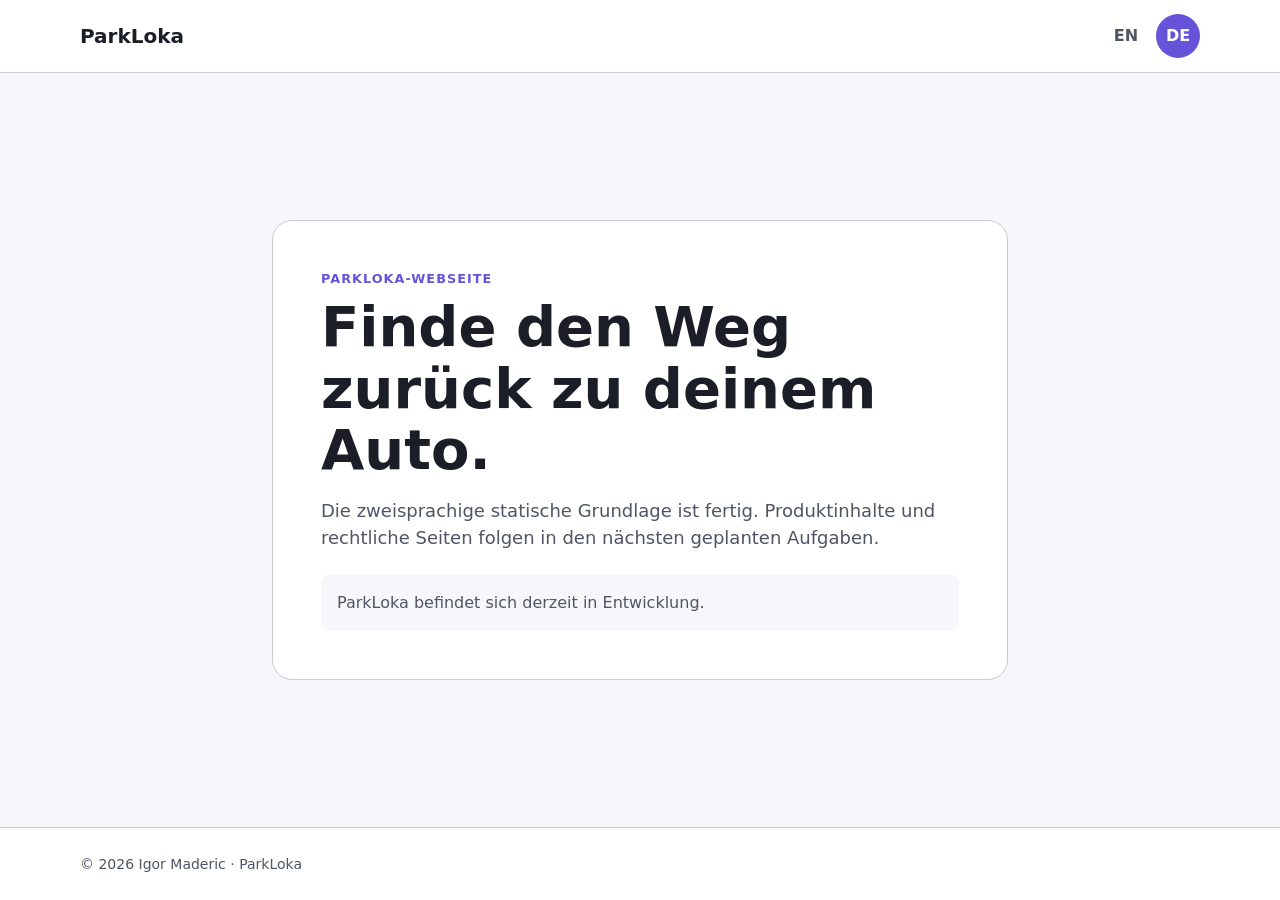
==== de/index.html @ 25cf85ca "[P1-F02-T1] Initialize website foundation" ====
<!doctype html>
<html lang="de">
<head>
    <meta charset="utf-8">
    <meta name="viewport" content="width=device-width, initial-scale=1">
    <title>ParkLoka</title>
    <meta name="description" content="ParkLoka merkt sich deinen Parkplatz und hilft dir, zu deinem Auto zurückzufinden.">
    <link rel="stylesheet" href="../assets/css/site.css">
</head>
<body>
    <a class="skip-link" href="#main-content">Zum Inhalt springen</a>
    <header class="site-header">
        <nav class="site-nav" aria-label="Hauptnavigation">
            <a class="brand" href="index.html" aria-current="page">ParkLoka</a>
            <div class="language-nav" aria-label="Sprache">
                <a href="../index.html" lang="en" hreflang="en">EN</a>
                <a href="index.html" lang="de" hreflang="de" aria-current="page">DE</a>
            </div>
        </nav>
    </header>

    <main id="main-content" class="page-shell">
        <p class="eyebrow">ParkLoka-Webseite</p>
        <h1>Finde den Weg zurück zu deinem Auto.</h1>
        <p class="lead">Die zweisprachige statische Grundlage ist fertig. Produktinhalte und rechtliche Seiten folgen in den nächsten geplanten Aufgaben.</p>
        <p class="foundation-note">ParkLoka befindet sich derzeit in Entwicklung.</p>
    </main>

    <footer class="site-footer">
        <div class="footer-content">
            <p>© 2026 Igor Maderic · ParkLoka</p>
        </div>
    </footer>
</body>
</html>
---- assets/css/site.css ----
:root {
    color-scheme: light dark;
    --page-background: #f7f7fb;
    --surface: #ffffff;
    --text-primary: #1b1d27;
    --text-secondary: #505464;
    --primary: #6554d9;
    --on-primary: #ffffff;
    --outline: #c7cad6;
    --focus-ring: #6554d9;
    --content-width: 70rem;
    --radius-small: 0.5rem;
    --radius-large: 1.25rem;
    --space-small: 0.5rem;
    --space-medium: 1rem;
    --space-large: 1.5rem;
}

@media (prefers-color-scheme: dark) {
    :root {
        --page-background: #181a22;
        --surface: #232633;
        --text-primary: #f4f5f8;
        --text-secondary: #b2b6c4;
        --primary: #8b7cff;
        --on-primary: #16005c;
        --outline: #414657;
        --focus-ring: #8b7cff;
    }
}

*,
*::before,
*::after {
    box-sizing: border-box;
}

html {
    min-width: 20rem;
    background: var(--page-background);
    color: var(--text-primary);
    font-family: system-ui, -apple-system, BlinkMacSystemFont, "Segoe UI", sans-serif;
    line-height: 1.5;
}

body {
    min-height: 100vh;
    margin: 0;
    display: grid;
    grid-template-rows: auto 1fr auto;
}

a {
    color: var(--primary);
}

a:focus-visible {
    outline: 0.1875rem solid var(--focus-ring);
    outline-offset: 0.1875rem;
    border-radius: var(--radius-small);
}

.skip-link {
    position: fixed;
    top: var(--space-small);
    left: var(--space-small);
    z-index: 10;
    padding: var(--space-small) var(--space-medium);
    border-radius: var(--radius-small);
    background: var(--primary);
    color: var(--on-primary);
    transform: translateY(-200%);
}

.skip-link:focus {
    transform: translateY(0);
}

.site-header,
.site-footer {
    border-color: var(--outline);
    background: var(--surface);
}

.site-header {
    border-bottom: 0.0625rem solid var(--outline);
}

.site-footer {
    border-top: 0.0625rem solid var(--outline);
}

.site-nav,
.footer-content,
.page-shell {
    width: min(100% - 2rem, var(--content-width));
    margin-inline: auto;
}

.site-nav,
.footer-content {
    min-height: 4.5rem;
    display: flex;
    align-items: center;
    justify-content: space-between;
    gap: var(--space-medium);
}

.brand {
    color: var(--text-primary);
    font-size: 1.25rem;
    font-weight: 700;
    text-decoration: none;
}

.language-nav {
    display: flex;
    align-items: center;
    gap: var(--space-small);
}

.language-nav a {
    min-width: 2.75rem;
    min-height: 2.75rem;
    display: inline-flex;
    align-items: center;
    justify-content: center;
    border-radius: 999rem;
    color: var(--text-secondary);
    font-weight: 650;
    text-decoration: none;
}

.language-nav a[aria-current="page"] {
    background: var(--primary);
    color: var(--on-primary);
}

.page-shell {
    align-self: center;
    max-width: 46rem;
    margin-block: 4rem;
    padding: clamp(1.5rem, 4vw, 3rem);
    border: 0.0625rem solid var(--outline);
    border-radius: var(--radius-large);
    background: var(--surface);
}

.eyebrow {
    margin: 0 0 var(--space-small);
    color: var(--primary);
    font-size: 0.8rem;
    font-weight: 700;
    letter-spacing: 0.08em;
    text-transform: uppercase;
}

h1 {
    margin: 0 0 var(--space-medium);
    font-size: clamp(2rem, 7vw, 3.5rem);
    line-height: 1.1;
}

.lead {
    margin: 0;
    color: var(--text-secondary);
    font-size: clamp(1rem, 2vw, 1.125rem);
}

.foundation-note {
    margin: var(--space-large) 0 0;
    padding: var(--space-medium);
    border-radius: var(--radius-small);
    background: var(--page-background);
    color: var(--text-secondary);
}

.site-footer p {
    margin: 0;
    color: var(--text-secondary);
    font-size: 0.875rem;
}

@media (max-width: 30rem) {
    .site-nav,
    .footer-content {
        min-height: 4rem;
    }

    .page-shell {
        margin-block: 2rem;
    }
}

@media (prefers-reduced-motion: reduce) {
    *,
    *::before,
    *::after {
        scroll-behavior: auto !important;
        transition-duration: 0.01ms !important;
        animation-duration: 0.01ms !important;
        animation-iteration-count: 1 !important;
    }
}
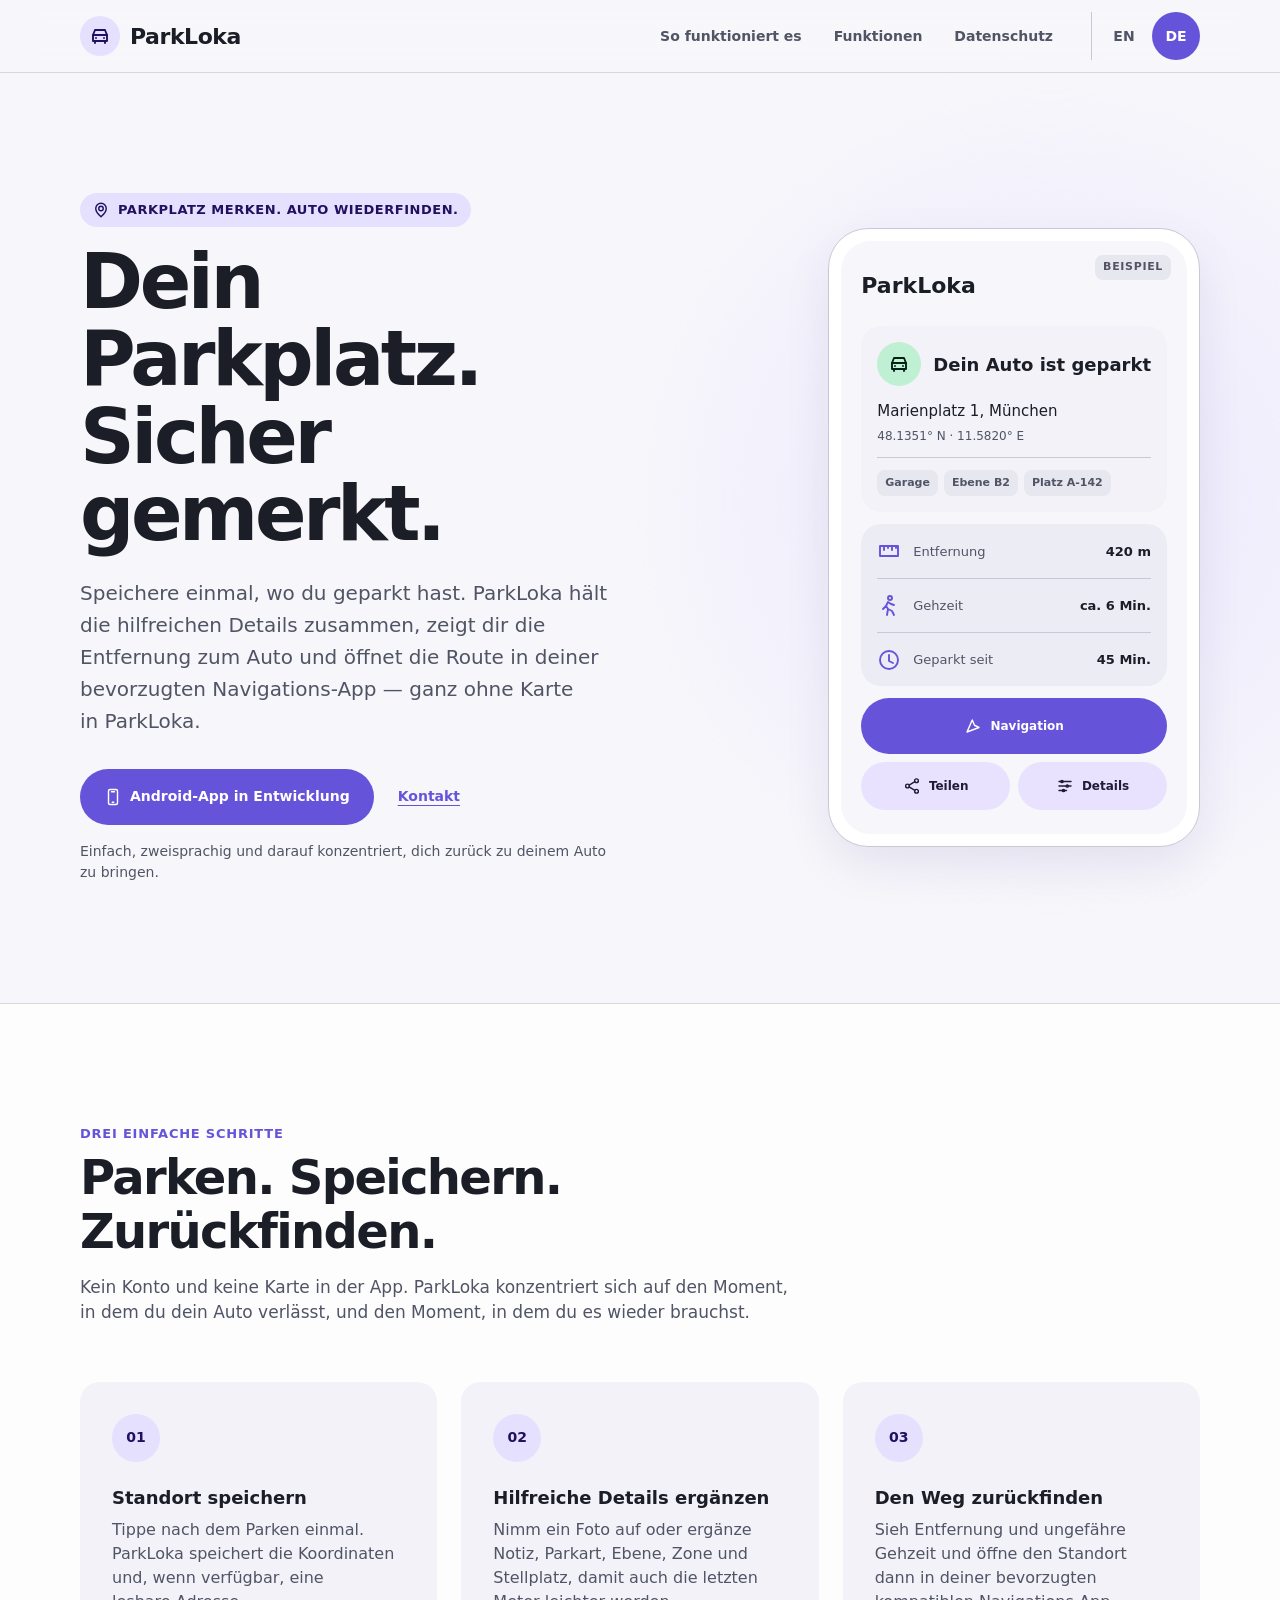
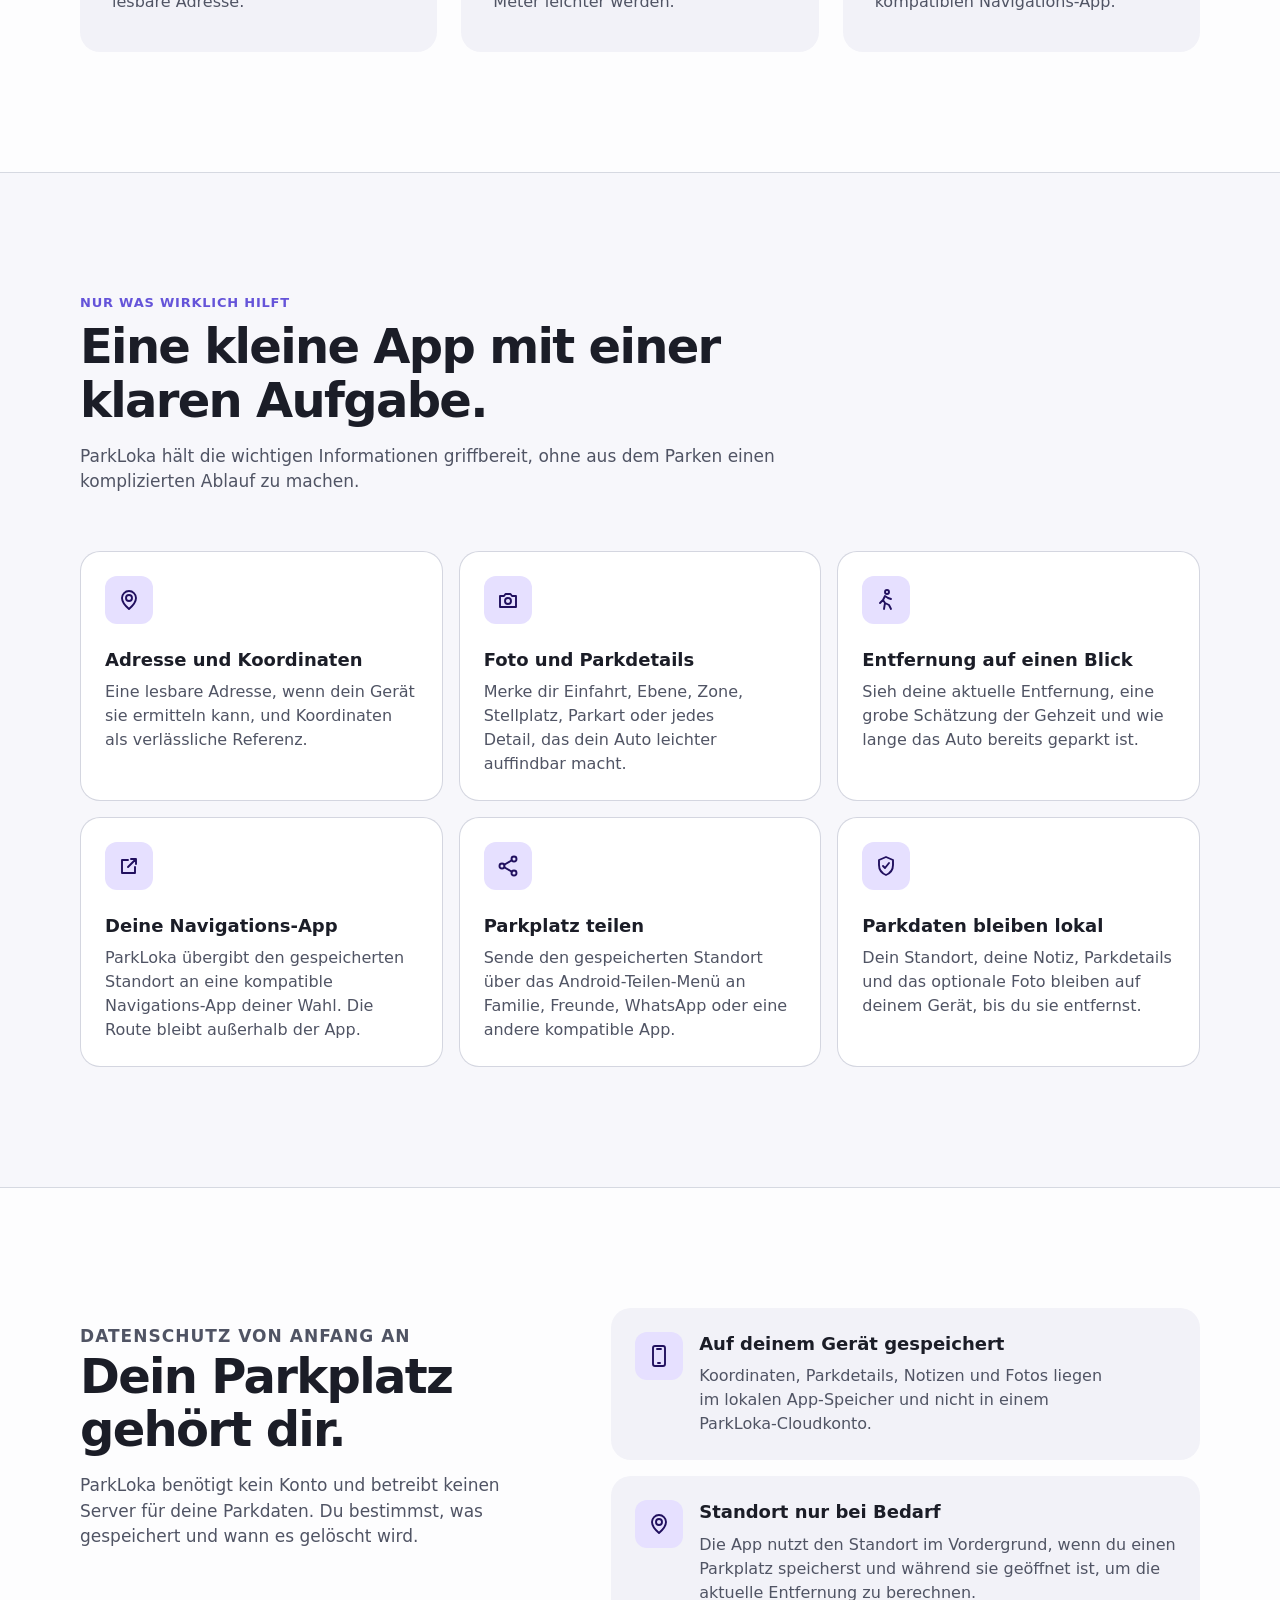
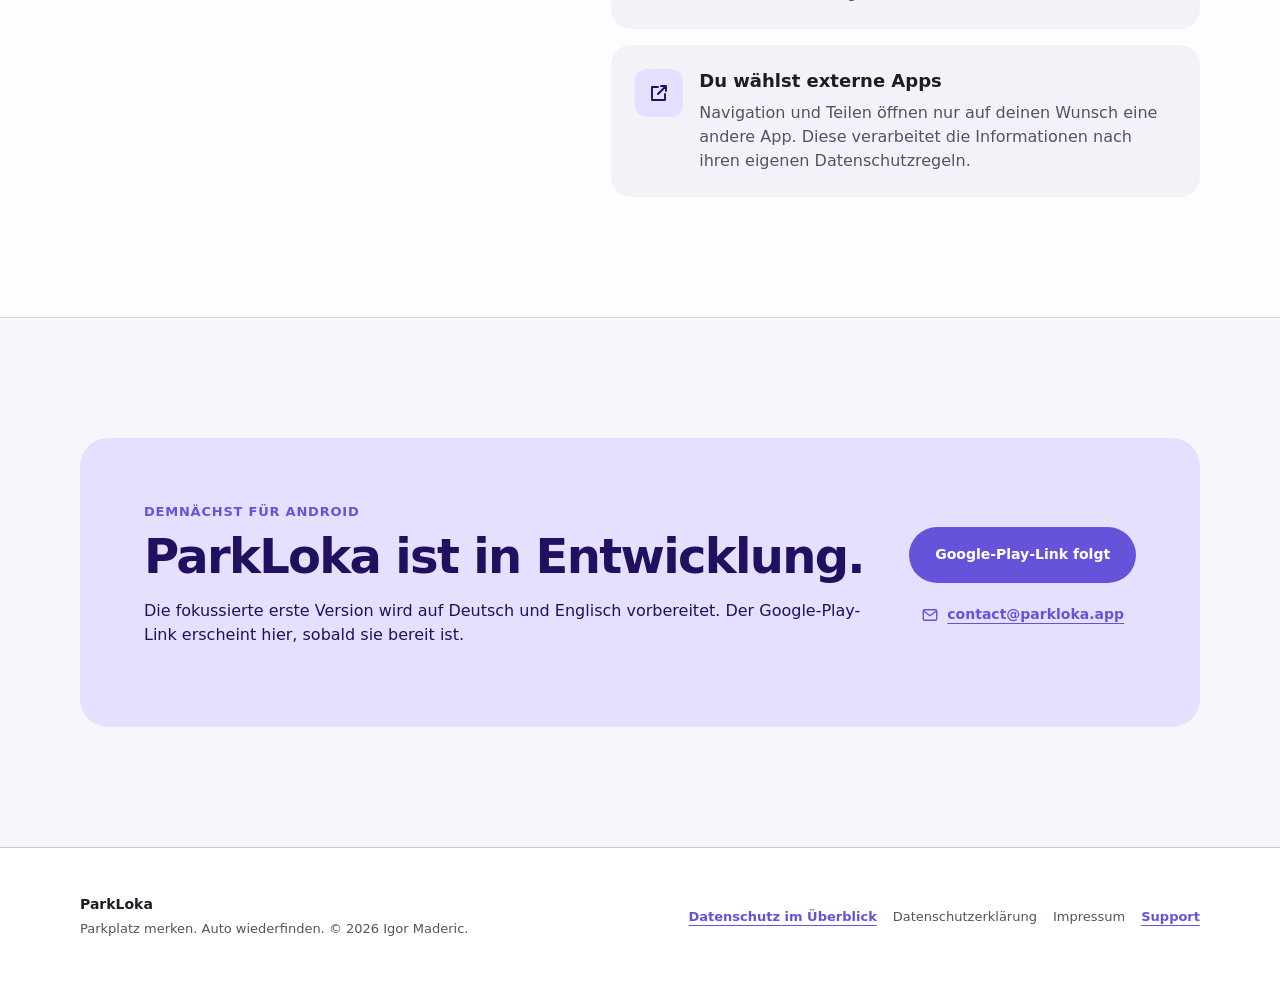
==== commit 950183f1: "[P1-F02-T2] Build bilingual landing experience" ====
--- a/de/index.html
+++ b/de/index.html
@@ -3,33 +3,104 @@
 <head>
     <meta charset="utf-8">
     <meta name="viewport" content="width=device-width, initial-scale=1">
-    <title>ParkLoka</title>
-    <meta name="description" content="ParkLoka merkt sich deinen Parkplatz und hilft dir, zu deinem Auto zurückzufinden.">
+    <title>ParkLoka — Parkplatz merken</title>
+    <meta name="description" content="Parkplatz speichern, Entfernung zum Auto sehen und die Navigation in der bevorzugten App öffnen.">
     <link rel="stylesheet" href="../assets/css/site.css">
 </head>
 <body>
     <a class="skip-link" href="#main-content">Zum Inhalt springen</a>
     <header class="site-header">
         <nav class="site-nav" aria-label="Hauptnavigation">
-            <a class="brand" href="index.html" aria-current="page">ParkLoka</a>
-            <div class="language-nav" aria-label="Sprache">
-                <a href="../index.html" lang="en" hreflang="en">EN</a>
-                <a href="index.html" lang="de" hreflang="de" aria-current="page">DE</a>
-            </div>
+            <a class="brand" href="index.html" aria-label="ParkLoka Startseite"><span class="brand-mark" aria-hidden="true"><svg class="icon"><use href="../assets/images/icons.svg#car"></use></svg></span>ParkLoka</a>
+            <div class="nav-links"><a href="#how-it-works">So funktioniert es</a><a href="#features">Funktionen</a><a href="#privacy">Datenschutz</a></div>
+            <div class="language-nav" aria-label="Sprache"><a href="../index.html" lang="en" hreflang="en">EN</a><a href="index.html" lang="de" hreflang="de" aria-current="page">DE</a></div>
         </nav>
     </header>
 
-    <main id="main-content" class="page-shell">
-        <p class="eyebrow">ParkLoka-Webseite</p>
-        <h1>Finde den Weg zurück zu deinem Auto.</h1>
-        <p class="lead">Die zweisprachige statische Grundlage ist fertig. Produktinhalte und rechtliche Seiten folgen in den nächsten geplanten Aufgaben.</p>
-        <p class="foundation-note">ParkLoka befindet sich derzeit in Entwicklung.</p>
+    <main id="main-content">
+        <section class="hero section-shell" aria-labelledby="hero-title">
+            <div class="hero-copy">
+                <p class="eyebrow"><svg class="icon" aria-hidden="true"><use href="../assets/images/icons.svg#pin"></use></svg>Parkplatz merken. Auto wiederfinden.</p>
+                <h1 id="hero-title">Dein Parkplatz. Sicher gemerkt.</h1>
+                <p class="hero-lead">Speichere einmal, wo du geparkt hast. ParkLoka hält die hilfreichen Details zusammen, zeigt dir die Entfernung zum Auto und öffnet die Route in deiner bevorzugten Navigations-App — ganz ohne Karte in ParkLoka.</p>
+                <div class="hero-actions">
+                    <span class="button button--primary button--disabled" aria-label="ParkLoka für Android befindet sich in Entwicklung"><svg class="icon" aria-hidden="true"><use href="../assets/images/icons.svg#phone"></use></svg>Android-App in Entwicklung</span>
+                    <a class="text-link" href="mailto:contact@parkloka.app">Kontakt</a>
+                </div>
+                <p class="hero-note">Einfach, zweisprachig und darauf konzentriert, dich zurück zu deinem Auto zu bringen.</p>
+            </div>
+
+            <div class="product-preview" aria-label="Beispielansicht des geparkten Autos in ParkLoka">
+                <p class="preview-label">Beispiel</p>
+                <div class="phone-screen">
+                    <p class="phone-title">ParkLoka</p>
+                    <div class="parked-card">
+                        <div class="parked-heading"><span class="status-icon" aria-hidden="true"><svg class="icon"><use href="../assets/images/icons.svg#car"></use></svg></span><h2>Dein Auto ist geparkt</h2></div>
+                        <p class="parked-address">Marienplatz 1, München</p>
+                        <p class="parked-coordinates">48.1351° N · 11.5820° E</p>
+                        <div class="detail-chips" aria-label="Beispielhafte Parkdetails"><span class="detail-chip">Garage</span><span class="detail-chip">Ebene B2</span><span class="detail-chip">Platz A-142</span></div>
+                    </div>
+                    <div class="metrics-card">
+                        <div class="metric-row"><svg class="icon" aria-hidden="true"><use href="../assets/images/icons.svg#distance"></use></svg><span class="metric-label">Entfernung</span><span class="metric-value">420 m</span></div>
+                        <div class="metric-row"><svg class="icon" aria-hidden="true"><use href="../assets/images/icons.svg#walk"></use></svg><span class="metric-label">Gehzeit</span><span class="metric-value">ca. 6 Min.</span></div>
+                        <div class="metric-row"><svg class="icon" aria-hidden="true"><use href="../assets/images/icons.svg#clock"></use></svg><span class="metric-label">Geparkt seit</span><span class="metric-value">45 Min.</span></div>
+                    </div>
+                    <div class="preview-actions" aria-hidden="true">
+                        <span class="preview-action preview-action--primary"><svg class="icon"><use href="../assets/images/icons.svg#navigation"></use></svg>Navigation</span>
+                        <span class="preview-action"><svg class="icon"><use href="../assets/images/icons.svg#share"></use></svg>Teilen</span>
+                        <span class="preview-action"><svg class="icon"><use href="../assets/images/icons.svg#details"></use></svg>Details</span>
+                    </div>
+                </div>
+            </div>
+        </section>
+
+        <section id="how-it-works" class="section section--surface" aria-labelledby="steps-title">
+            <div class="section-shell">
+                <div class="section-heading"><p class="section-kicker">Drei einfache Schritte</p><h2 id="steps-title">Parken. Speichern. Zurückfinden.</h2><p class="section-intro">Kein Konto und keine Karte in der App. ParkLoka konzentriert sich auf den Moment, in dem du dein Auto verlässt, und den Moment, in dem du es wieder brauchst.</p></div>
+                <div class="steps-grid">
+                    <article class="step-card"><span class="step-number" aria-hidden="true">01</span><h3>Standort speichern</h3><p>Tippe nach dem Parken einmal. ParkLoka speichert die Koordinaten und, wenn verfügbar, eine lesbare Adresse.</p></article>
+                    <article class="step-card"><span class="step-number" aria-hidden="true">02</span><h3>Hilfreiche Details ergänzen</h3><p>Nimm ein Foto auf oder ergänze Notiz, Parkart, Ebene, Zone und Stellplatz, damit auch die letzten Meter leichter werden.</p></article>
+                    <article class="step-card"><span class="step-number" aria-hidden="true">03</span><h3>Den Weg zurückfinden</h3><p>Sieh Entfernung und ungefähre Gehzeit und öffne den Standort dann in deiner bevorzugten kompatiblen Navigations-App.</p></article>
+                </div>
+            </div>
+        </section>
+
+        <section id="features" class="section" aria-labelledby="features-title">
+            <div class="section-shell">
+                <div class="section-heading"><p class="section-kicker">Nur was wirklich hilft</p><h2 id="features-title">Eine kleine App mit einer klaren Aufgabe.</h2><p class="section-intro">ParkLoka hält die wichtigen Informationen griffbereit, ohne aus dem Parken einen komplizierten Ablauf zu machen.</p></div>
+                <div class="feature-grid">
+                    <article class="feature-card"><span class="feature-icon" aria-hidden="true"><svg class="icon"><use href="../assets/images/icons.svg#pin"></use></svg></span><h3>Adresse und Koordinaten</h3><p>Eine lesbare Adresse, wenn dein Gerät sie ermitteln kann, und Koordinaten als verlässliche Referenz.</p></article>
+                    <article class="feature-card"><span class="feature-icon" aria-hidden="true"><svg class="icon"><use href="../assets/images/icons.svg#camera"></use></svg></span><h3>Foto und Parkdetails</h3><p>Merke dir Einfahrt, Ebene, Zone, Stellplatz, Parkart oder jedes Detail, das dein Auto leichter auffindbar macht.</p></article>
+                    <article class="feature-card"><span class="feature-icon" aria-hidden="true"><svg class="icon"><use href="../assets/images/icons.svg#walk"></use></svg></span><h3>Entfernung auf einen Blick</h3><p>Sieh deine aktuelle Entfernung, eine grobe Schätzung der Gehzeit und wie lange das Auto bereits geparkt ist.</p></article>
+                    <article class="feature-card"><span class="feature-icon" aria-hidden="true"><svg class="icon"><use href="../assets/images/icons.svg#external"></use></svg></span><h3>Deine Navigations-App</h3><p>ParkLoka übergibt den gespeicherten Standort an eine kompatible Navigations-App deiner Wahl. Die Route bleibt außerhalb der App.</p></article>
+                    <article class="feature-card"><span class="feature-icon" aria-hidden="true"><svg class="icon"><use href="../assets/images/icons.svg#share"></use></svg></span><h3>Parkplatz teilen</h3><p>Sende den gespeicherten Standort über das Android-Teilen-Menü an Familie, Freunde, WhatsApp oder eine andere kompatible App.</p></article>
+                    <article class="feature-card"><span class="feature-icon" aria-hidden="true"><svg class="icon"><use href="../assets/images/icons.svg#shield"></use></svg></span><h3>Parkdaten bleiben lokal</h3><p>Dein Standort, deine Notiz, Parkdetails und das optionale Foto bleiben auf deinem Gerät, bis du sie entfernst.</p></article>
+                </div>
+            </div>
+        </section>
+
+        <section id="privacy" class="section section--surface" aria-labelledby="privacy-title">
+            <div class="section-shell privacy-layout">
+                <div class="privacy-copy"><p class="section-kicker">Datenschutz von Anfang an</p><h2 id="privacy-title">Dein Parkplatz gehört dir.</h2><p>ParkLoka benötigt kein Konto und betreibt keinen Server für deine Parkdaten. Du bestimmst, was gespeichert und wann es gelöscht wird.</p></div>
+                <div class="privacy-list">
+                    <article class="privacy-point"><span class="privacy-icon" aria-hidden="true"><svg class="icon"><use href="../assets/images/icons.svg#phone"></use></svg></span><div><h3>Auf deinem Gerät gespeichert</h3><p>Koordinaten, Parkdetails, Notizen und Fotos liegen im lokalen App-Speicher und nicht in einem ParkLoka-Cloudkonto.</p></div></article>
+                    <article class="privacy-point"><span class="privacy-icon" aria-hidden="true"><svg class="icon"><use href="../assets/images/icons.svg#pin"></use></svg></span><div><h3>Standort nur bei Bedarf</h3><p>Die App nutzt den Standort im Vordergrund, wenn du einen Parkplatz speicherst und während sie geöffnet ist, um die aktuelle Entfernung zu berechnen.</p></div></article>
+                    <article class="privacy-point"><span class="privacy-icon" aria-hidden="true"><svg class="icon"><use href="../assets/images/icons.svg#external"></use></svg></span><div><h3>Du wählst externe Apps</h3><p>Navigation und Teilen öffnen nur auf deinen Wunsch eine andere App. Diese verarbeitet die Informationen nach ihren eigenen Datenschutzregeln.</p></div></article>
+                </div>
+            </div>
+        </section>
+
+        <section class="section" aria-labelledby="release-title">
+            <div class="section-shell"><div class="release-card">
+                <div><p class="section-kicker">Demnächst für Android</p><h2 id="release-title">ParkLoka ist in Entwicklung.</h2><p>Die fokussierte erste Version wird auf Deutsch und Englisch vorbereitet. Der Google-Play-Link erscheint hier, sobald sie bereit ist.</p></div>
+                <div class="release-actions"><span class="button button--primary button--disabled" aria-label="Die Veröffentlichung bei Google Play folgt später">Google-Play-Link folgt</span><a class="text-link" href="mailto:contact@parkloka.app"><svg class="icon" aria-hidden="true"><use href="../assets/images/icons.svg#mail"></use></svg>contact@parkloka.app</a></div>
+            </div></div>
+        </section>
     </main>
 
-    <footer class="site-footer">
-        <div class="footer-content">
-            <p>© 2026 Igor Maderic · ParkLoka</p>
-        </div>
-    </footer>
+    <footer class="site-footer"><div class="footer-content">
+        <div><p class="footer-brand">ParkLoka</p><p class="footer-note">Parkplatz merken. Auto wiederfinden. © 2026 Igor Maderic.</p></div>
+        <div class="footer-links" aria-label="Rechtliches und Support"><a href="#privacy">Datenschutz im Überblick</a><span class="legal-placeholder">Datenschutzerklärung</span><span class="legal-placeholder">Impressum</span><a href="mailto:contact@parkloka.app">Support</a></div>
+    </div></footer>
 </body>
 </html>
--- a/assets/css/site.css
+++ b/assets/css/site.css
@@ -1,204 +1,366 @@
+/*
+ * ParkLoka web tokens mirror the P1-F04 Android theme.
+ * Color.kt, Type.kt, Shape.kt, and Dimensions.kt remain the source of truth.
+ */
 :root {
     color-scheme: light dark;
-    --page-background: #f7f7fb;
-    --surface: #ffffff;
-    --text-primary: #1b1d27;
-    --text-secondary: #505464;
-    --primary: #6554d9;
-    --on-primary: #ffffff;
-    --outline: #c7cad6;
+    --color-background: #f7f7fb;
+    --color-on-background: #1b1d27;
+    --color-surface: #ffffff;
+    --color-on-surface: #1b1d27;
+    --color-surface-raised: #ececf5;
+    --color-surface-dim: #dadae3;
+    --color-surface-bright: #ffffff;
+    --color-surface-lowest: #ffffff;
+    --color-surface-low: #f2f2f8;
+    --color-surface-container: #ececf5;
+    --color-surface-high: #e7e7f0;
+    --color-surface-highest: #e0e1ea;
+    --color-text-primary: #1b1d27;
+    --color-text-secondary: #505464;
+    --color-on-surface-variant: #505464;
+    --color-primary: #6554d9;
+    --color-on-primary: #ffffff;
+    --color-primary-container: #e6e0ff;
+    --color-on-primary-container: #21105f;
+    --color-secondary: #625e7c;
+    --color-on-secondary: #ffffff;
+    --color-secondary-container: #e8e2ff;
+    --color-on-secondary-container: #211b36;
+    --color-outline: #717585;
+    --color-divider: #c7cad6;
+    --color-success: #217a50;
+    --color-on-success: #ffffff;
+    --color-success-container: #bff0d3;
+    --color-on-success-container: #002113;
+    --color-destructive: #b3261e;
+    --color-on-destructive: #ffffff;
+    --color-destructive-container: #ffdad6;
+    --color-on-destructive-container: #410002;
+    --font-family: system-ui, -apple-system, BlinkMacSystemFont, "Segoe UI", sans-serif;
+    --type-headline-medium-size: 28px;
+    --type-headline-medium-line: 34px;
+    --type-headline-small-size: 24px;
+    --type-headline-small-line: 30px;
+    --type-title-large-size: 22px;
+    --type-title-large-line: 28px;
+    --type-title-medium-size: 16px;
+    --type-title-medium-line: 22px;
+    --type-body-large-size: 16px;
+    --type-body-large-line: 24px;
+    --type-body-medium-size: 14px;
+    --type-body-medium-line: 20px;
+    --type-label-large-size: 14px;
+    --type-label-large-line: 20px;
+    --type-label-medium-size: 12px;
+    --type-label-medium-line: 16px;
+    --font-title-size: var(--type-title-large-size);
+    --font-body-size: var(--type-body-large-size);
+    --font-label-size: var(--type-label-large-size);
+    --shape-extra-small: 6px;
+    --shape-small: 8px;
+    --shape-medium: 12px;
+    --shape-large: 20px;
+    --shape-extra-large: 28px;
+    --space-item: 8px;
+    --space-content: 16px;
+    --space-section: 24px;
+    --touch-target: 48px;
+    --icon-compact: 18px;
+    --icon-standard: 24px;
+    --content-width: 1120px;
+    --reading-width: 720px;
     --focus-ring: #6554d9;
-    --content-width: 70rem;
-    --radius-small: 0.5rem;
-    --radius-large: 1.25rem;
-    --space-small: 0.5rem;
-    --space-medium: 1rem;
-    --space-large: 1.5rem;
+    --shadow-card: 0 18px 48px rgb(33 16 95 / 0.08);
 }
 
 @media (prefers-color-scheme: dark) {
     :root {
-        --page-background: #181a22;
-        --surface: #232633;
-        --text-primary: #f4f5f8;
-        --text-secondary: #b2b6c4;
-        --primary: #8b7cff;
-        --on-primary: #16005c;
-        --outline: #414657;
+        --color-background: #181a22;
+        --color-on-background: #f4f5f8;
+        --color-surface: #232633;
+        --color-on-surface: #f4f5f8;
+        --color-surface-raised: #303442;
+        --color-surface-dim: #12141b;
+        --color-surface-bright: #383b48;
+        --color-surface-lowest: #11131a;
+        --color-surface-low: #1d202a;
+        --color-surface-container: #232633;
+        --color-surface-high: #292d3a;
+        --color-surface-highest: #303442;
+        --color-text-primary: #f4f5f8;
+        --color-text-secondary: #b2b6c4;
+        --color-on-surface-variant: #b2b6c4;
+        --color-primary: #8b7cff;
+        --color-on-primary: #16005c;
+        --color-primary-container: #3e2b75;
+        --color-on-primary-container: #e8e2ff;
+        --color-secondary: #b9b2d8;
+        --color-on-secondary: #262033;
+        --color-secondary-container: #403a50;
+        --color-on-secondary-container: #e7e0ff;
+        --color-outline: #727789;
+        --color-divider: #414657;
+        --color-success: #4cc38a;
+        --color-on-success: #003821;
+        --color-success-container: #15583d;
+        --color-on-success-container: #c3f4d8;
+        --color-destructive: #ff6b6b;
+        --color-on-destructive: #4a0006;
+        --color-destructive-container: #681d24;
+        --color-on-destructive-container: #ffdad8;
         --focus-ring: #8b7cff;
+        --shadow-card: 0 18px 48px rgb(0 0 0 / 0.24);
     }
 }
 
-*,
-*::before,
-*::after {
-    box-sizing: border-box;
-}
+*, *::before, *::after { box-sizing: border-box; }
 
 html {
-    min-width: 20rem;
-    background: var(--page-background);
-    color: var(--text-primary);
-    font-family: system-ui, -apple-system, BlinkMacSystemFont, "Segoe UI", sans-serif;
+    min-width: 320px;
+    scroll-behavior: smooth;
+    background: var(--color-background);
+    color: var(--color-text-primary);
+    font-family: var(--font-family);
     line-height: 1.5;
 }
 
 body {
     min-height: 100vh;
     margin: 0;
-    display: grid;
-    grid-template-rows: auto 1fr auto;
-}
-
-a {
-    color: var(--primary);
-}
-
-a:focus-visible {
-    outline: 0.1875rem solid var(--focus-ring);
-    outline-offset: 0.1875rem;
-    border-radius: var(--radius-small);
-}
+    background: radial-gradient(circle at 82% 12%, color-mix(in srgb, var(--color-primary-container) 70%, transparent) 0, transparent 28rem), var(--color-background);
+}
+
+img, svg { display: block; }
+a { color: inherit; }
+a:focus-visible, .button:focus-visible { outline: 3px solid var(--focus-ring); outline-offset: 3px; }
 
 .skip-link {
     position: fixed;
-    top: var(--space-small);
-    left: var(--space-small);
+    top: var(--space-item);
+    left: var(--space-item);
+    z-index: 20;
+    padding: var(--space-item) var(--space-content);
+    border-radius: var(--shape-small);
+    background: var(--color-primary);
+    color: var(--color-on-primary);
+    font-weight: 650;
+    text-decoration: none;
+    transform: translateY(-200%);
+}
+
+.skip-link:focus { transform: translateY(0); }
+
+.site-header {
+    position: sticky;
+    top: 0;
     z-index: 10;
-    padding: var(--space-small) var(--space-medium);
-    border-radius: var(--radius-small);
-    background: var(--primary);
-    color: var(--on-primary);
-    transform: translateY(-200%);
-}
-
-.skip-link:focus {
-    transform: translateY(0);
-}
-
-.site-header,
-.site-footer {
-    border-color: var(--outline);
-    background: var(--surface);
-}
-
-.site-header {
-    border-bottom: 0.0625rem solid var(--outline);
-}
-
-.site-footer {
-    border-top: 0.0625rem solid var(--outline);
-}
-
-.site-nav,
-.footer-content,
-.page-shell {
-    width: min(100% - 2rem, var(--content-width));
+    border-bottom: 1px solid color-mix(in srgb, var(--color-divider) 72%, transparent);
+    background: color-mix(in srgb, var(--color-background) 88%, transparent);
+    backdrop-filter: blur(18px);
+}
+
+.site-nav, .section-shell, .footer-content {
+    width: min(calc(100% - 48px), var(--content-width));
     margin-inline: auto;
 }
 
-.site-nav,
-.footer-content {
-    min-height: 4.5rem;
-    display: flex;
-    align-items: center;
-    justify-content: space-between;
-    gap: var(--space-medium);
-}
+.site-nav { min-height: 72px; display: flex; align-items: center; gap: var(--space-section); }
 
 .brand {
-    color: var(--text-primary);
-    font-size: 1.25rem;
+    display: inline-flex;
+    align-items: center;
+    gap: 10px;
+    color: var(--color-text-primary);
+    font-size: 1.375rem;
+    font-weight: 700;
+    letter-spacing: -0.02em;
+    text-decoration: none;
+}
+
+.brand-mark {
+    width: 40px;
+    height: 40px;
+    display: inline-grid;
+    place-items: center;
+    border-radius: 50%;
+    background: var(--color-primary-container);
+    color: var(--color-on-primary-container);
+}
+
+.brand-mark .icon, .metric-row .icon, .feature-icon .icon, .privacy-icon .icon { width: var(--icon-standard); height: var(--icon-standard); }
+.nav-links { display: flex; align-items: center; gap: 4px; margin-left: auto; }
+
+.nav-links a, .language-nav a {
+    min-height: var(--touch-target);
+    display: inline-flex;
+    align-items: center;
+    justify-content: center;
+    border-radius: var(--shape-extra-large);
+    color: var(--color-text-secondary);
+    font-size: var(--font-label-size);
+    font-weight: 650;
+    text-decoration: none;
+}
+
+.nav-links a { padding-inline: 14px; }
+.nav-links a:hover, .language-nav a:hover { background: var(--color-surface-high); color: var(--color-text-primary); }
+.language-nav { display: flex; align-items: center; gap: 4px; padding-left: var(--space-item); border-left: 1px solid var(--color-divider); }
+.language-nav a { min-width: var(--touch-target); }
+.language-nav a[aria-current="page"] { background: var(--color-primary); color: var(--color-on-primary); }
+
+.hero {
+    min-height: calc(100vh - 72px);
+    display: grid;
+    grid-template-columns: minmax(0, 1.05fr) minmax(320px, 0.95fr);
+    align-items: center;
+    gap: clamp(40px, 8vw, 96px);
+    padding-block: clamp(64px, 10vw, 120px);
+}
+
+.hero-copy { max-width: 650px; }
+.eyebrow {
+    display: inline-flex;
+    align-items: center;
+    gap: var(--space-item);
+    margin: 0 0 var(--space-content);
+    padding: 7px 12px;
+    border-radius: var(--shape-extra-large);
+    background: var(--color-primary-container);
+    color: var(--color-on-primary-container);
+    font-size: 0.8125rem;
+    font-weight: 700;
+    letter-spacing: 0.04em;
+    text-transform: uppercase;
+}
+
+.eyebrow .icon, .button .icon, .preview-action .icon { width: var(--icon-compact); height: var(--icon-compact); }
+h1, h2, h3, p { text-wrap: pretty; }
+h1 { max-width: 12ch; margin: 0; font-size: clamp(2.75rem, 6.7vw, 4.75rem); font-weight: 700; letter-spacing: -0.045em; line-height: 1.02; }
+.hero-lead { max-width: 58ch; margin: var(--space-section) 0 0; color: var(--color-text-secondary); font-size: clamp(1.0625rem, 2vw, 1.25rem); line-height: 1.6; }
+.hero-actions { display: flex; flex-wrap: wrap; align-items: center; gap: 12px; margin-top: 32px; }
+
+.button {
+    min-height: 56px;
+    display: inline-flex;
+    align-items: center;
+    justify-content: center;
+    gap: var(--space-item);
+    padding: 0 var(--space-section);
+    border: 0;
+    border-radius: var(--shape-extra-large);
+    font-size: var(--font-label-size);
     font-weight: 700;
     text-decoration: none;
 }
 
-.language-nav {
-    display: flex;
-    align-items: center;
-    gap: var(--space-small);
-}
-
-.language-nav a {
-    min-width: 2.75rem;
-    min-height: 2.75rem;
-    display: inline-flex;
-    align-items: center;
-    justify-content: center;
-    border-radius: 999rem;
-    color: var(--text-secondary);
-    font-weight: 650;
-    text-decoration: none;
-}
-
-.language-nav a[aria-current="page"] {
-    background: var(--primary);
-    color: var(--on-primary);
-}
-
-.page-shell {
-    align-self: center;
-    max-width: 46rem;
-    margin-block: 4rem;
-    padding: clamp(1.5rem, 4vw, 3rem);
-    border: 0.0625rem solid var(--outline);
-    border-radius: var(--radius-large);
-    background: var(--surface);
-}
-
-.eyebrow {
-    margin: 0 0 var(--space-small);
-    color: var(--primary);
-    font-size: 0.8rem;
-    font-weight: 700;
-    letter-spacing: 0.08em;
-    text-transform: uppercase;
-}
-
-h1 {
-    margin: 0 0 var(--space-medium);
-    font-size: clamp(2rem, 7vw, 3.5rem);
-    line-height: 1.1;
-}
-
-.lead {
-    margin: 0;
-    color: var(--text-secondary);
-    font-size: clamp(1rem, 2vw, 1.125rem);
-}
-
-.foundation-note {
-    margin: var(--space-large) 0 0;
-    padding: var(--space-medium);
-    border-radius: var(--radius-small);
-    background: var(--page-background);
-    color: var(--text-secondary);
-}
-
-.site-footer p {
-    margin: 0;
-    color: var(--text-secondary);
-    font-size: 0.875rem;
-}
-
-@media (max-width: 30rem) {
-    .site-nav,
-    .footer-content {
-        min-height: 4rem;
-    }
-
-    .page-shell {
-        margin-block: 2rem;
-    }
+.button--primary { background: var(--color-primary); color: var(--color-on-primary); }
+.button--secondary { background: var(--color-secondary-container); color: var(--color-on-secondary-container); }
+.button--outlined { border: 1px solid var(--color-outline); color: var(--color-primary); }
+.button--destructive { background: var(--color-destructive-container); color: var(--color-on-destructive-container); }
+.button--disabled, .legal-placeholder { cursor: default; }
+.text-link { min-height: var(--touch-target); display: inline-flex; align-items: center; gap: var(--space-item); padding-inline: 12px; border-radius: var(--shape-small); color: var(--color-primary); font-size: var(--font-label-size); font-weight: 700; text-underline-offset: 4px; }
+.text-link .icon { width: var(--icon-compact); height: var(--icon-compact); }
+.hero-note { margin: var(--space-content) 0 0; color: var(--color-text-secondary); font-size: var(--font-label-size); }
+
+.product-preview { position: relative; max-width: 430px; justify-self: end; padding: 12px; border: 1px solid var(--color-divider); border-radius: 40px; background: var(--color-surface); box-shadow: var(--shadow-card); }
+.preview-label { position: absolute; top: 26px; right: 28px; z-index: 1; margin: 0; padding: 4px var(--space-item); border-radius: var(--shape-small); background: var(--color-surface-high); color: var(--color-text-secondary); font-size: 0.6875rem; font-weight: 700; letter-spacing: 0.06em; text-transform: uppercase; }
+.phone-screen { overflow: hidden; padding: 28px 20px 24px; border-radius: 30px; background: var(--color-background); }
+.phone-title { margin: 0 0 var(--space-section); font-size: var(--font-title-size); font-weight: 650; }
+.parked-card, .metrics-card { border-radius: var(--shape-large); background: var(--color-surface-low); }
+.parked-card { padding: var(--space-content); }
+.parked-heading { display: flex; align-items: center; gap: 12px; }
+.status-icon { width: 44px; height: 44px; flex: 0 0 auto; display: grid; place-items: center; border-radius: 50%; background: var(--color-success-container); color: var(--color-on-success-container); }
+.status-icon .icon { width: var(--icon-standard); height: var(--icon-standard); }
+.parked-heading h2 { margin: 0; font-size: 1.125rem; line-height: 1.3; }
+.parked-address { margin: 14px 0 0; font-size: 0.9375rem; }
+.parked-coordinates { margin: 4px 0 0; color: var(--color-text-secondary); font-size: 0.75rem; }
+.detail-chips { display: flex; flex-wrap: wrap; gap: 6px; margin-top: 12px; padding-top: 12px; border-top: 1px solid var(--color-divider); }
+.detail-chip { padding: 5px var(--space-item); border-radius: var(--shape-small); background: var(--color-surface-high); color: var(--color-text-secondary); font-size: 0.6875rem; font-weight: 650; }
+.metrics-card { margin-top: 12px; padding-inline: var(--space-content); background: var(--color-surface-container); }
+.metric-row { min-height: 54px; display: grid; grid-template-columns: var(--icon-standard) 1fr auto; align-items: center; gap: 12px; }
+.metric-row + .metric-row { border-top: 1px solid var(--color-divider); }
+.metric-row .icon { color: var(--color-primary); }
+.metric-label { color: var(--color-text-secondary); font-size: 0.8125rem; }
+.metric-value { font-size: 0.8125rem; font-weight: 700; }
+.preview-actions { display: grid; grid-template-columns: 1fr 1fr; gap: var(--space-item); margin-top: 12px; }
+.preview-action { min-height: var(--touch-target); display: flex; align-items: center; justify-content: center; gap: var(--space-item); border-radius: var(--shape-extra-large); background: var(--color-secondary-container); color: var(--color-on-secondary-container); font-size: 0.75rem; font-weight: 700; }
+.preview-action--primary { grid-column: 1 / -1; min-height: 56px; background: var(--color-primary); color: var(--color-on-primary); }
+
+.section { padding-block: clamp(72px, 10vw, 120px); }
+.section--surface { border-block: 1px solid color-mix(in srgb, var(--color-divider) 70%, transparent); background: color-mix(in srgb, var(--color-surface) 78%, transparent); }
+.section-heading { max-width: var(--reading-width); margin-bottom: clamp(32px, 6vw, 56px); }
+.section-kicker { margin: 0 0 var(--space-item); color: var(--color-primary); font-size: 0.8125rem; font-weight: 700; letter-spacing: 0.06em; text-transform: uppercase; }
+.section-heading h2, .privacy-copy h2, .release-card h2 { margin: 0; font-size: clamp(2rem, 4vw, 3rem); letter-spacing: -0.035em; line-height: 1.12; }
+.section-intro, .privacy-copy > p, .release-card > p { margin: var(--space-content) 0 0; color: var(--color-text-secondary); font-size: 1.0625rem; }
+.steps-grid { display: grid; grid-template-columns: repeat(3, 1fr); gap: var(--space-section); }
+.step-card, .feature-card { border-radius: var(--shape-large); background: var(--color-surface-low); }
+.step-card { min-height: 270px; padding: clamp(24px, 4vw, 32px); }
+.step-number { width: 48px; height: 48px; display: grid; place-items: center; border-radius: 50%; background: var(--color-primary-container); color: var(--color-on-primary-container); font-size: var(--font-label-size); font-weight: 750; }
+.step-card h3, .feature-card h3, .privacy-point h3 { margin: var(--space-section) 0 var(--space-item); font-size: 1.125rem; line-height: 1.35; }
+.step-card p, .feature-card p, .privacy-point p { margin: 0; color: var(--color-text-secondary); }
+.feature-grid { display: grid; grid-template-columns: repeat(3, 1fr); gap: var(--space-content); }
+.feature-card { min-height: 235px; padding: var(--space-section); border: 1px solid color-mix(in srgb, var(--color-divider) 76%, transparent); background: var(--color-surface); }
+.feature-icon, .privacy-icon { width: 48px; height: 48px; display: grid; place-items: center; border-radius: var(--shape-medium); background: var(--color-primary-container); color: var(--color-on-primary-container); }
+
+.privacy-layout { display: grid; grid-template-columns: minmax(0, 0.85fr) minmax(0, 1.15fr); align-items: start; gap: clamp(40px, 8vw, 96px); }
+.privacy-copy { position: sticky; top: 112px; }
+.privacy-list { display: grid; gap: var(--space-content); }
+.privacy-point { display: grid; grid-template-columns: 48px 1fr; gap: var(--space-content); padding: var(--space-section); border-radius: var(--shape-large); background: var(--color-surface-low); }
+.privacy-point h3 { margin-top: 0; }
+.release-card { display: grid; grid-template-columns: 1fr auto; align-items: center; gap: 40px; padding: clamp(32px, 7vw, 64px); border-radius: var(--shape-extra-large); background: var(--color-primary-container); color: var(--color-on-primary-container); }
+.release-card > p { color: inherit; opacity: 0.82; }
+.release-actions { display: flex; flex-direction: column; align-items: stretch; gap: var(--space-item); }
+
+.site-footer { border-top: 1px solid var(--color-divider); background: var(--color-surface); }
+.footer-content { min-height: 136px; display: grid; grid-template-columns: 1fr auto; align-items: center; gap: var(--space-section); }
+.footer-brand { margin: 0; font-size: var(--font-label-size); font-weight: 700; }
+.footer-note { margin: 4px 0 0; color: var(--color-text-secondary); font-size: 0.8125rem; }
+.footer-links { display: flex; flex-wrap: wrap; justify-content: flex-end; gap: var(--space-content); color: var(--color-text-secondary); font-size: 0.8125rem; }
+.footer-links a { color: var(--color-primary); font-weight: 650; text-underline-offset: 4px; }
+.icon { flex: 0 0 auto; fill: none; stroke: currentColor; stroke-width: 1.9; stroke-linecap: round; stroke-linejoin: round; }
+
+@media (max-width: 900px) {
+    .hero { min-height: auto; grid-template-columns: 1fr; }
+    .product-preview { width: min(100%, 430px); justify-self: center; }
+    .steps-grid, .feature-grid { grid-template-columns: repeat(2, 1fr); }
+    .steps-grid .step-card:last-child { grid-column: 1 / -1; min-height: auto; }
+    .privacy-layout { grid-template-columns: 1fr; }
+    .privacy-copy { position: static; }
+    .release-card { grid-template-columns: 1fr; }
+    .release-actions { flex-direction: row; flex-wrap: wrap; }
+}
+
+@media (max-width: 700px) {
+    .site-nav, .section-shell, .footer-content { width: min(calc(100% - 32px), var(--content-width)); }
+    .site-nav { min-height: 64px; gap: 12px; }
+    .nav-links { display: none; }
+    .language-nav { margin-left: auto; }
+    .hero { padding-block: 56px 72px; }
+    h1 { font-size: clamp(2.6rem, 14vw, 4rem); }
+    .steps-grid, .feature-grid { grid-template-columns: 1fr; }
+    .steps-grid .step-card:last-child { grid-column: auto; }
+    .step-card, .feature-card { min-height: auto; }
+    .privacy-point { grid-template-columns: 1fr; }
+    .footer-content { min-height: 176px; grid-template-columns: 1fr; align-content: center; }
+    .footer-links { justify-content: flex-start; }
+}
+
+@media (max-width: 420px) {
+    .brand-mark { width: 36px; height: 36px; }
+    .language-nav { padding-left: 4px; }
+    .language-nav a { min-width: 44px; }
+    .hero-actions, .release-actions { align-items: stretch; flex-direction: column; }
+    .hero-actions .button, .hero-actions .text-link, .release-actions .button, .release-actions .text-link { width: 100%; justify-content: center; }
+    .product-preview { padding: var(--space-item); border-radius: 32px; }
+    .phone-screen { padding: var(--space-section) 14px 18px; border-radius: 24px; }
+    .preview-label { top: 20px; right: 20px; }
+    .parked-heading h2 { font-size: 1rem; }
+    .metric-row { gap: var(--space-item); }
+    .release-card { padding: var(--space-section); }
 }
 
 @media (prefers-reduced-motion: reduce) {
-    *,
-    *::before,
-    *::after {
-        scroll-behavior: auto !important;
-        transition-duration: 0.01ms !important;
-        animation-duration: 0.01ms !important;
-        animation-iteration-count: 1 !important;
-    }
-}
+    html { scroll-behavior: auto; }
+    *, *::before, *::after { animation-duration: 0.01ms !important; animation-iteration-count: 1 !important; transition-duration: 0.01ms !important; }
+}
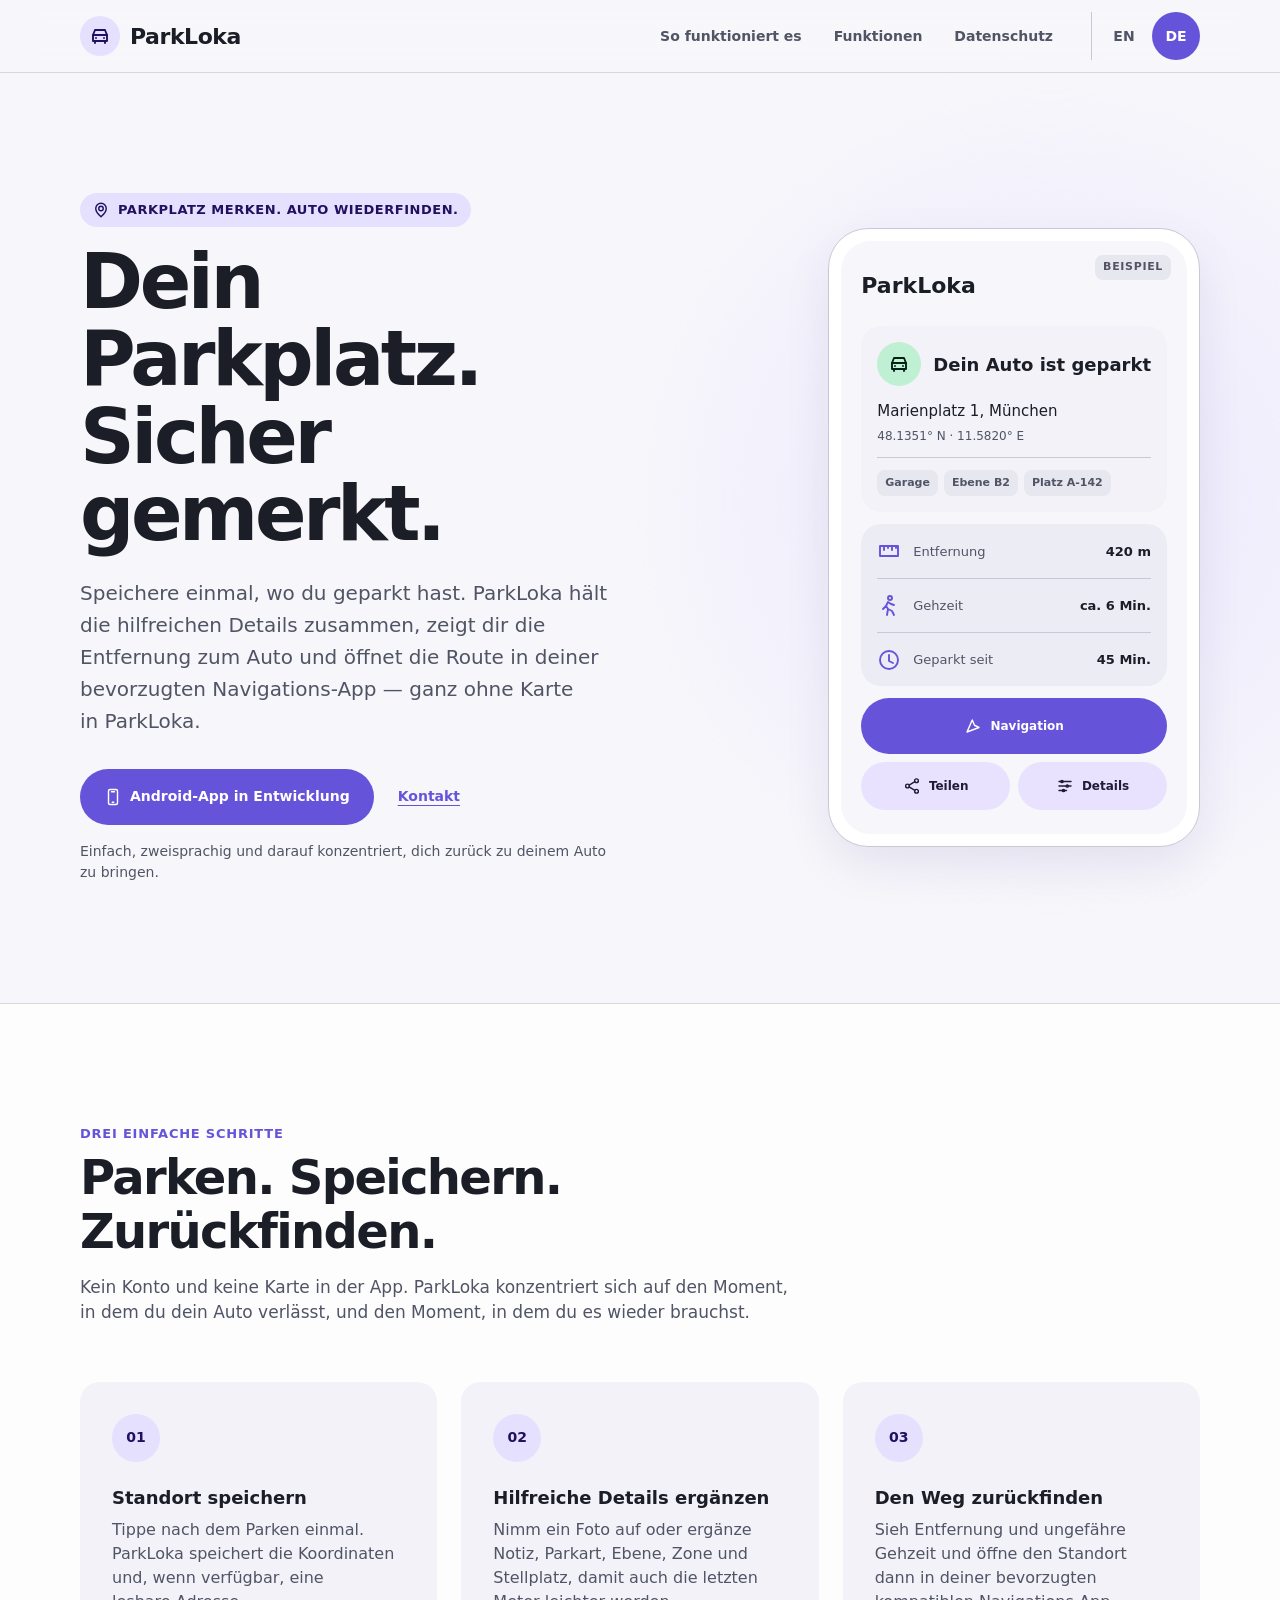
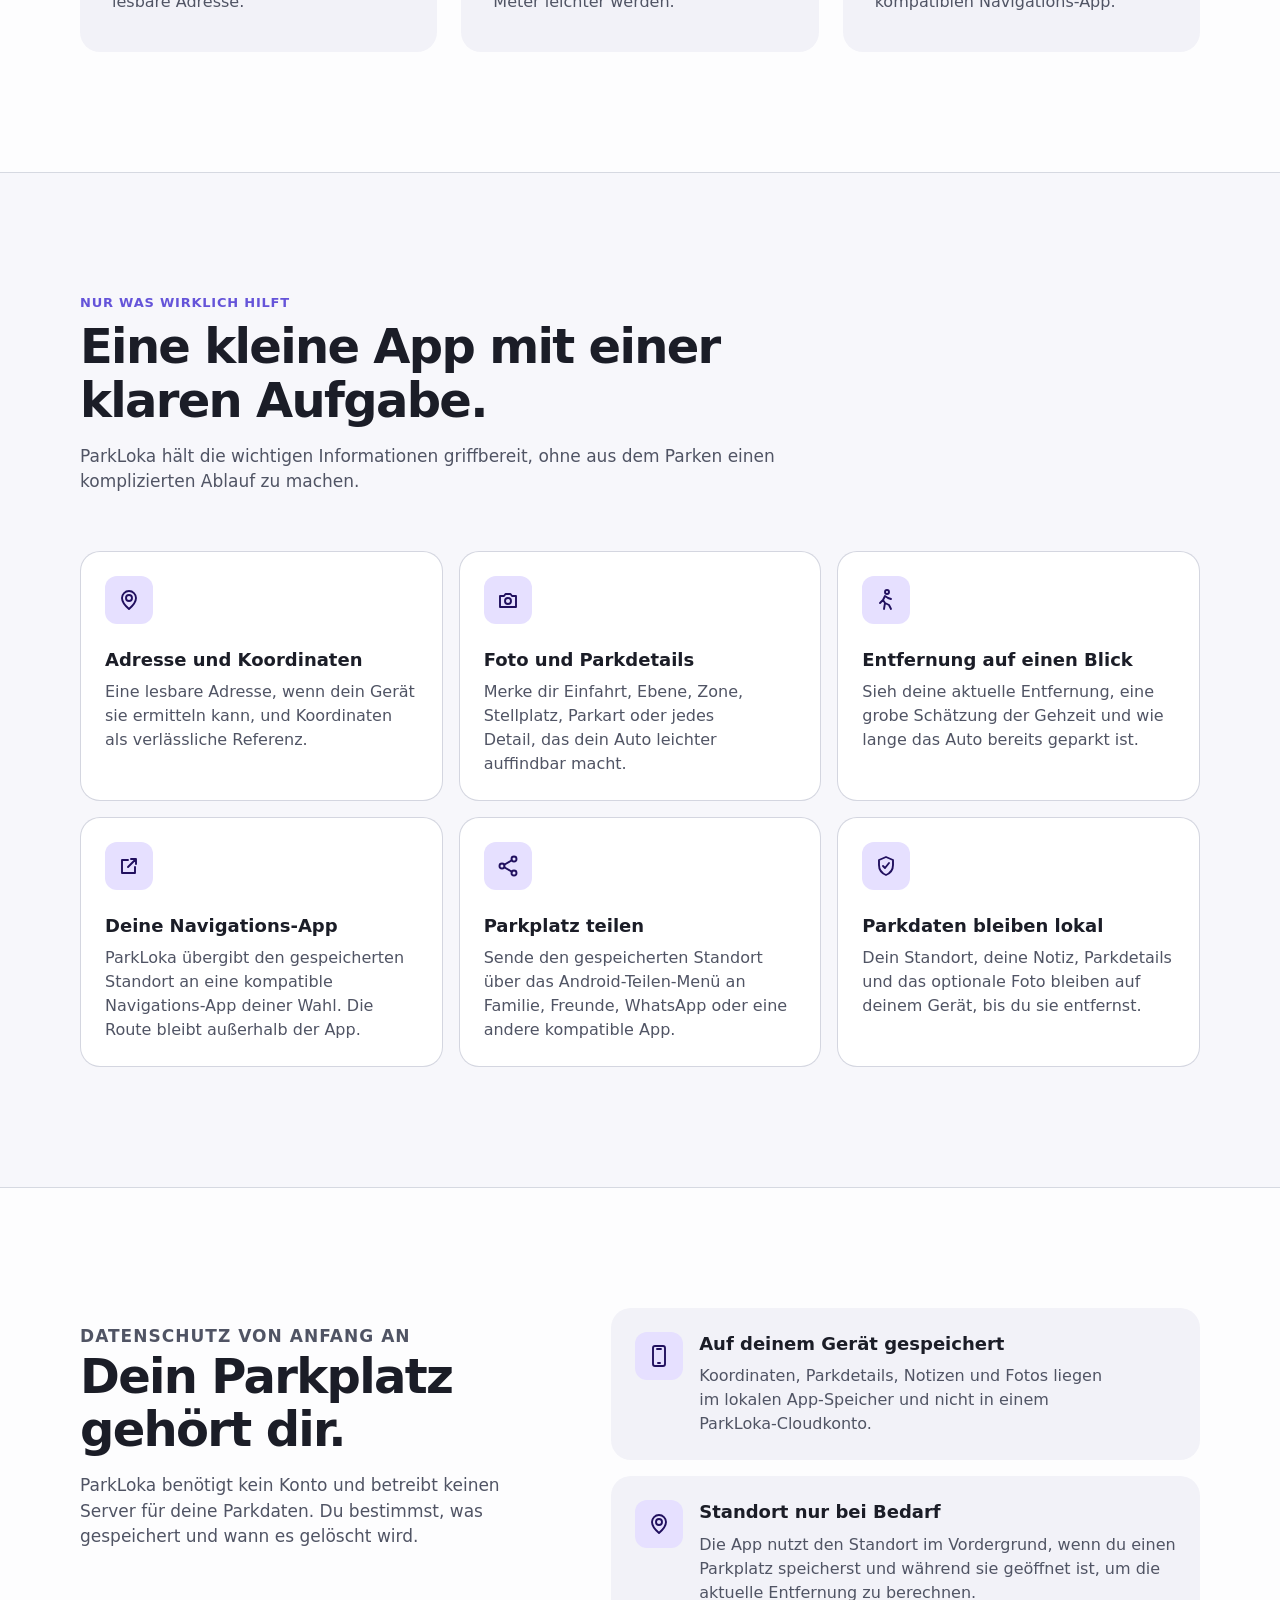
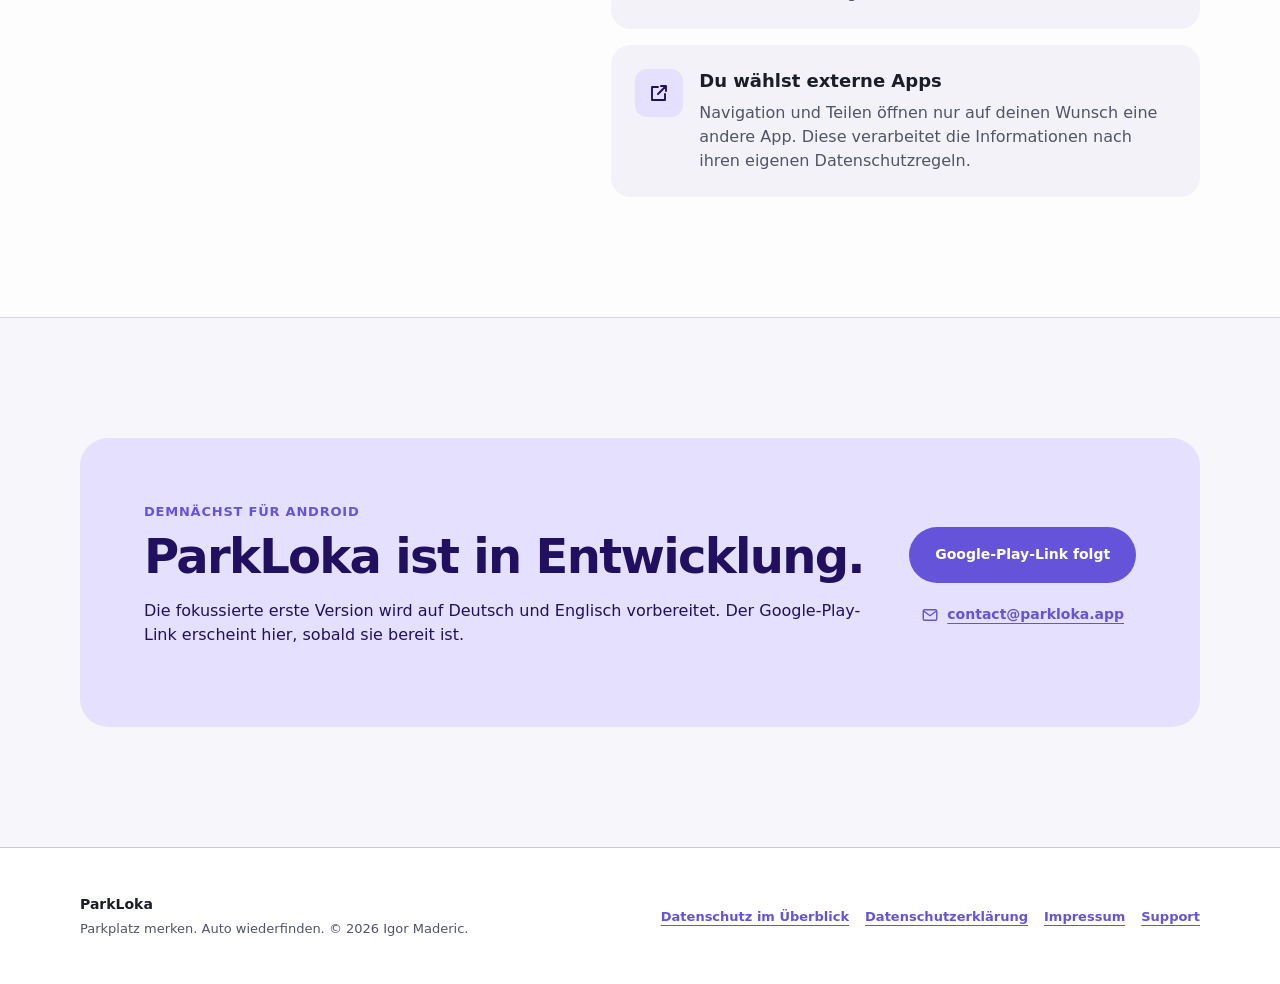
==== commit d489409e: "[P1-F02-T3] Add bilingual legal and privacy pages" ====
--- a/de/index.html
+++ b/de/index.html
@@ -100,7 +100,7 @@
 
     <footer class="site-footer"><div class="footer-content">
         <div><p class="footer-brand">ParkLoka</p><p class="footer-note">Parkplatz merken. Auto wiederfinden. © 2026 Igor Maderic.</p></div>
-        <div class="footer-links" aria-label="Rechtliches und Support"><a href="#privacy">Datenschutz im Überblick</a><span class="legal-placeholder">Datenschutzerklärung</span><span class="legal-placeholder">Impressum</span><a href="mailto:contact@parkloka.app">Support</a></div>
+        <div class="footer-links" aria-label="Rechtliches und Support"><a href="#privacy">Datenschutz im Überblick</a><a href="datenschutz/index.html">Datenschutzerklärung</a><a href="impressum/index.html">Impressum</a><a href="mailto:contact@parkloka.app">Support</a></div>
     </div></footer>
 </body>
 </html>
--- a/assets/css/site.css
+++ b/assets/css/site.css
@@ -205,6 +205,7 @@
 
 .nav-links a { padding-inline: 14px; }
 .nav-links a:hover, .language-nav a:hover { background: var(--color-surface-high); color: var(--color-text-primary); }
+.nav-links a[aria-current="page"] { background: var(--color-primary-container); color: var(--color-on-primary-container); }
 .language-nav { display: flex; align-items: center; gap: 4px; padding-left: var(--space-item); border-left: 1px solid var(--color-divider); }
 .language-nav a { min-width: var(--touch-target); }
 .language-nav a[aria-current="page"] { background: var(--color-primary); color: var(--color-on-primary); }
@@ -320,6 +321,41 @@
 .footer-links a { color: var(--color-primary); font-weight: 650; text-underline-offset: 4px; }
 .icon { flex: 0 0 auto; fill: none; stroke: currentColor; stroke-width: 1.9; stroke-linecap: round; stroke-linejoin: round; }
 
+.legal-main { padding-block: clamp(48px, 8vw, 88px) clamp(80px, 10vw, 128px); }
+.legal-hero { max-width: 820px; }
+.legal-back { min-height: var(--touch-target); display: inline-flex; align-items: center; margin-bottom: var(--space-section); border-radius: var(--shape-small); color: var(--color-primary); font-size: var(--font-label-size); font-weight: 700; text-underline-offset: 4px; }
+.legal-hero h1 { max-width: 15ch; overflow-wrap: anywhere; font-size: clamp(2.5rem, 7vw, 4.5rem); }
+.legal-lead { max-width: 62ch; margin: var(--space-section) 0 0; color: var(--color-text-secondary); font-size: 1.0625rem; line-height: 1.65; }
+.legal-meta { margin: var(--space-content) 0 0; color: var(--color-text-secondary); font-size: 0.8125rem; }
+.review-notice { max-width: 820px; display: grid; grid-template-columns: 48px 1fr; gap: var(--space-content); margin-top: 32px; padding: var(--space-section); border: 1px solid var(--color-outline); border-radius: var(--shape-large); background: var(--color-primary-container); color: var(--color-on-primary-container); }
+.review-notice .feature-icon { width: 48px; height: 48px; background: var(--color-surface); color: var(--color-primary); }
+.review-notice h2 { margin: 0; font-size: 1rem; line-height: 1.4; }
+.review-notice p { margin: 6px 0 0; font-size: 0.875rem; }
+
+.legal-layout { display: grid; grid-template-columns: 240px minmax(0, 760px); align-items: start; gap: clamp(32px, 7vw, 80px); margin-top: clamp(48px, 8vw, 80px); }
+.legal-toc { position: sticky; top: 104px; padding: var(--space-content); border: 1px solid var(--color-divider); border-radius: var(--shape-large); background: var(--color-surface-low); }
+.legal-toc p { margin: 0 0 var(--space-item); color: var(--color-text-secondary); font-size: 0.75rem; font-weight: 700; letter-spacing: 0.06em; text-transform: uppercase; }
+.legal-toc a { min-height: 40px; display: flex; align-items: center; padding-inline: 10px; border-radius: var(--shape-small); color: var(--color-text-secondary); font-size: 0.8125rem; font-weight: 650; text-decoration: none; }
+.legal-toc a:hover { background: var(--color-surface-high); color: var(--color-text-primary); }
+.legal-document { min-width: 0; }
+.legal-document section { scroll-margin-top: 104px; }
+.legal-document section + section { margin-top: 48px; padding-top: 48px; border-top: 1px solid var(--color-divider); }
+.legal-document h2 { margin: 0 0 var(--space-content); font-size: clamp(1.5rem, 3vw, 1.875rem); letter-spacing: -0.02em; line-height: 1.25; }
+.legal-document h3 { margin: 28px 0 var(--space-item); font-size: 1.0625rem; line-height: 1.4; }
+.legal-document p, .legal-document li, .legal-document dd { color: var(--color-text-secondary); }
+.legal-document p { margin: 0 0 var(--space-content); }
+.legal-document ul { margin: 0 0 var(--space-content); padding-left: 1.25rem; }
+.legal-document li + li { margin-top: var(--space-item); }
+.legal-document a { color: var(--color-primary); font-weight: 650; overflow-wrap: anywhere; text-underline-offset: 4px; }
+.legal-document address { margin: 0 0 var(--space-section); padding: var(--space-section); border-radius: var(--shape-large); background: var(--color-surface-low); color: var(--color-text-primary); font-style: normal; line-height: 1.75; }
+.legal-summary { margin-bottom: 32px; padding: var(--space-section); border-left: 4px solid var(--color-success); border-radius: 0 var(--shape-medium) var(--shape-medium) 0; background: var(--color-success-container); color: var(--color-on-success-container); }
+.legal-summary p { margin: 0; color: inherit; }
+.legal-facts { display: grid; grid-template-columns: minmax(140px, 0.35fr) minmax(0, 0.65fr); gap: 10px var(--space-content); margin: 0 0 var(--space-section); }
+.legal-facts dt { font-weight: 700; }
+.legal-facts dd { margin: 0; }
+.legal-related { display: flex; flex-wrap: wrap; gap: 12px; margin-top: 40px; padding-top: var(--space-section); border-top: 1px solid var(--color-divider); }
+.legal-related .button { min-height: var(--touch-target); }
+
 @media (max-width: 900px) {
     .hero { min-height: auto; grid-template-columns: 1fr; }
     .product-preview { width: min(100%, 430px); justify-self: center; }
@@ -329,6 +365,9 @@
     .privacy-copy { position: static; }
     .release-card { grid-template-columns: 1fr; }
     .release-actions { flex-direction: row; flex-wrap: wrap; }
+    .legal-layout { grid-template-columns: 1fr; }
+    .legal-toc { position: static; }
+    .legal-toc nav { display: grid; grid-template-columns: repeat(2, 1fr); }
 }
 
 @media (max-width: 700px) {
@@ -344,12 +383,17 @@
     .privacy-point { grid-template-columns: 1fr; }
     .footer-content { min-height: 176px; grid-template-columns: 1fr; align-content: center; }
     .footer-links { justify-content: flex-start; }
+    .review-notice { grid-template-columns: 1fr; }
+    .legal-toc nav { grid-template-columns: 1fr; }
+    .legal-facts { grid-template-columns: 1fr; gap: 2px; }
+    .legal-facts dd + dt { margin-top: 12px; }
 }
 
 @media (max-width: 420px) {
     .brand-mark { width: 36px; height: 36px; }
     .language-nav { padding-left: 4px; }
     .language-nav a { min-width: 44px; }
+    .legal-hero h1 { overflow-wrap: normal; font-size: clamp(1.75rem, 7.5vw, 2rem); }
     .hero-actions, .release-actions { align-items: stretch; flex-direction: column; }
     .hero-actions .button, .hero-actions .text-link, .release-actions .button, .release-actions .text-link { width: 100%; justify-content: center; }
     .product-preview { padding: var(--space-item); border-radius: 32px; }
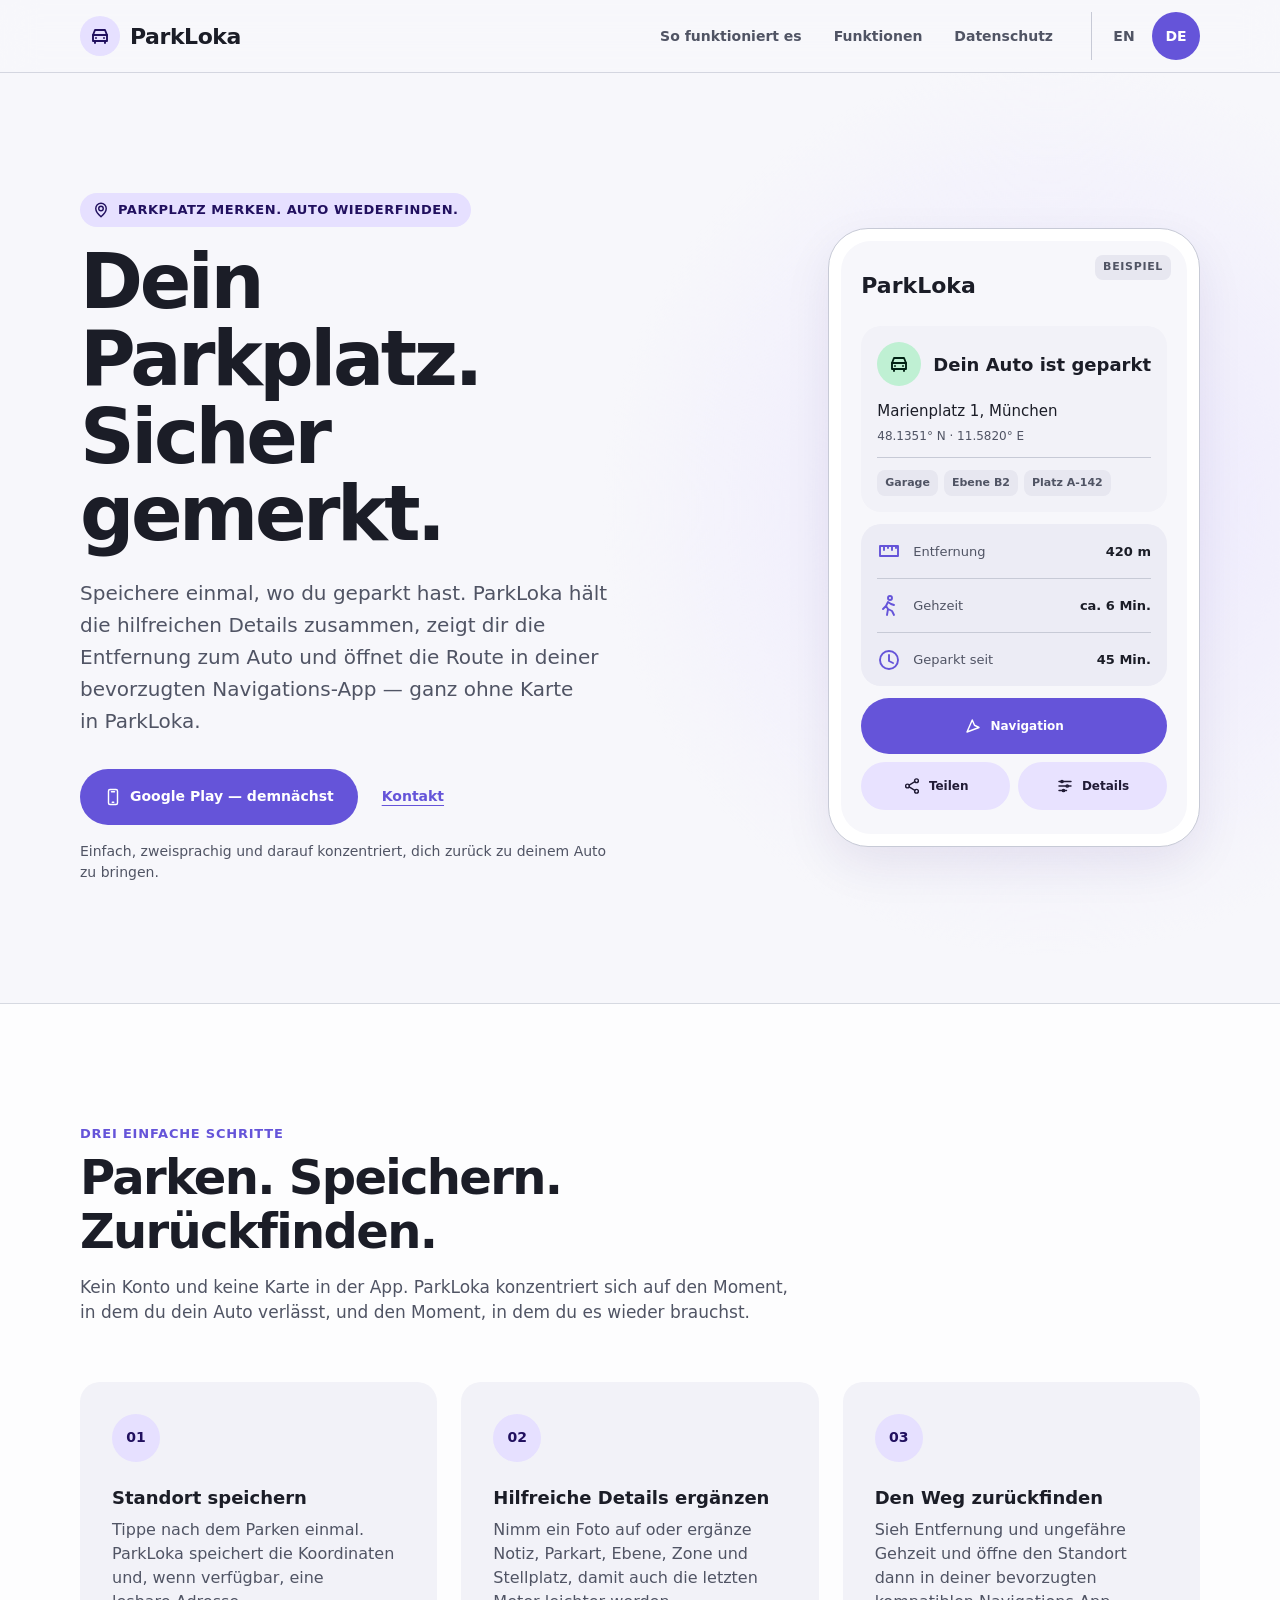
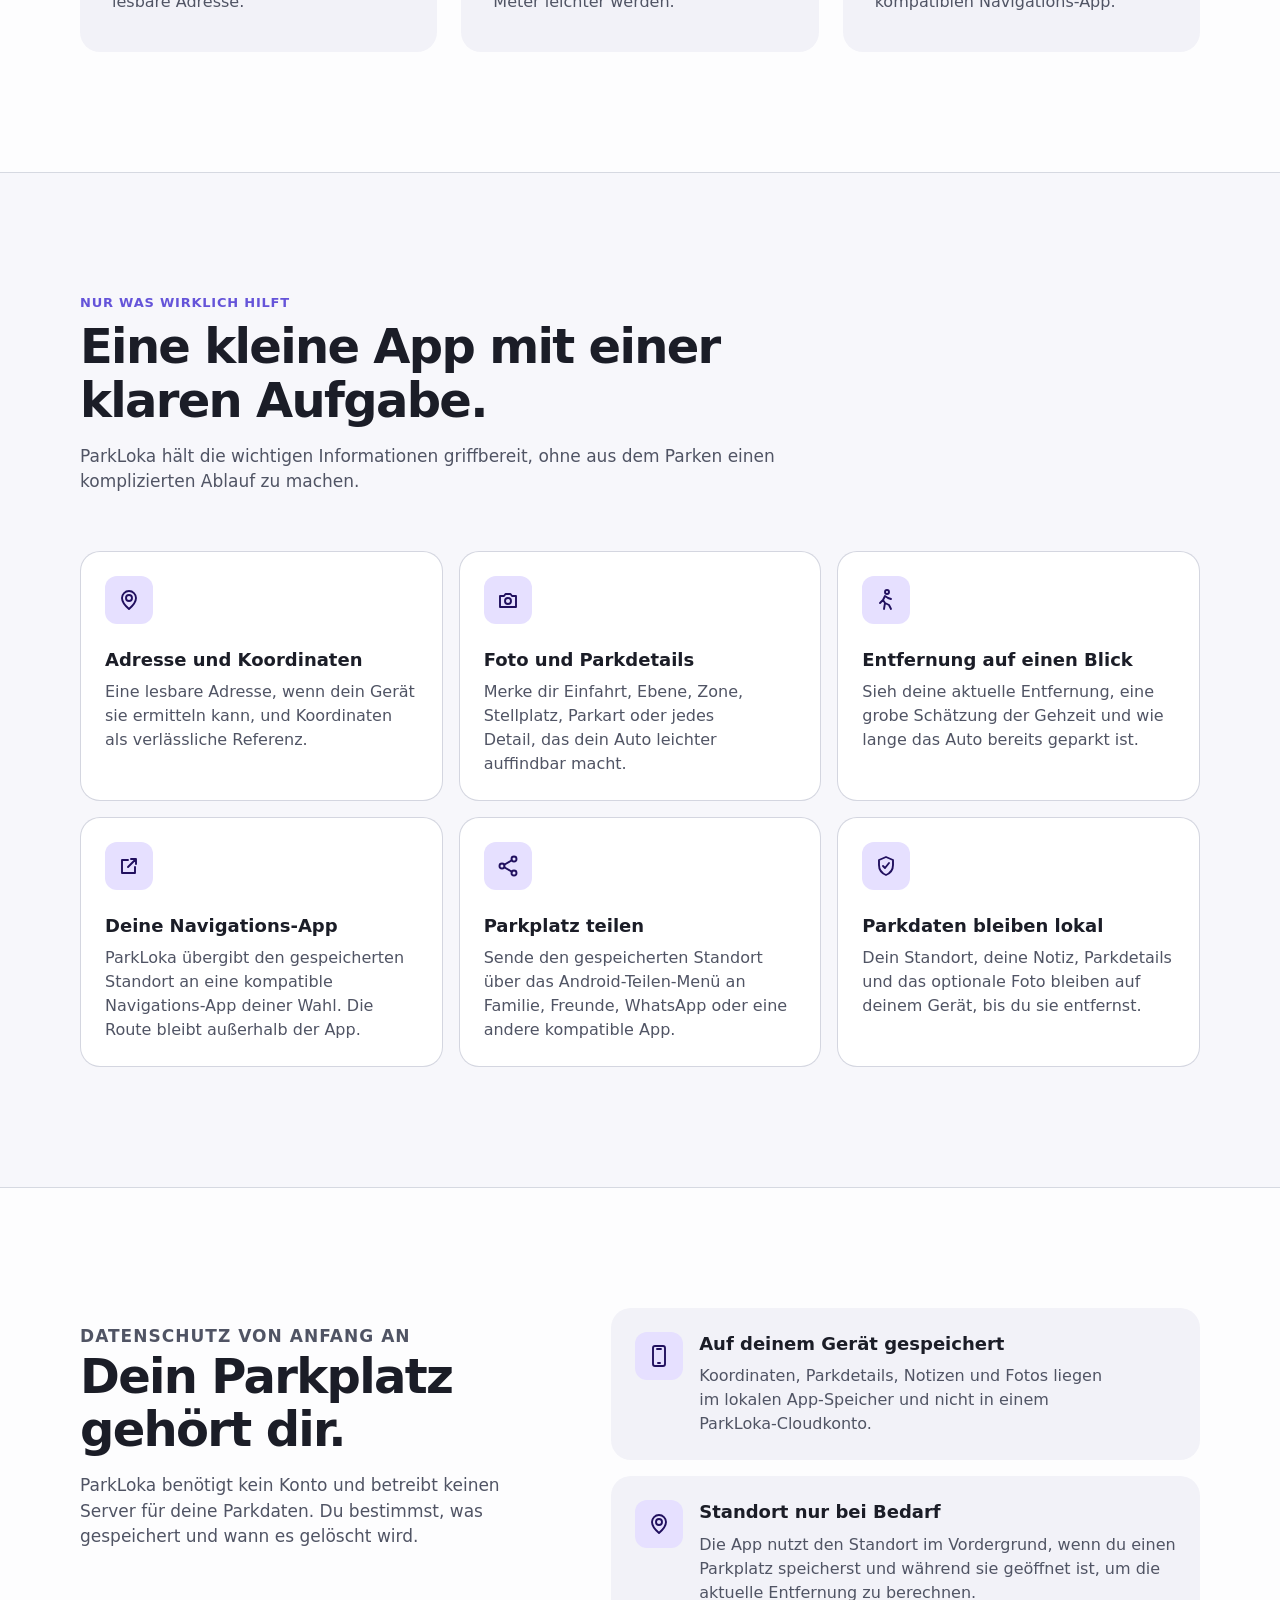
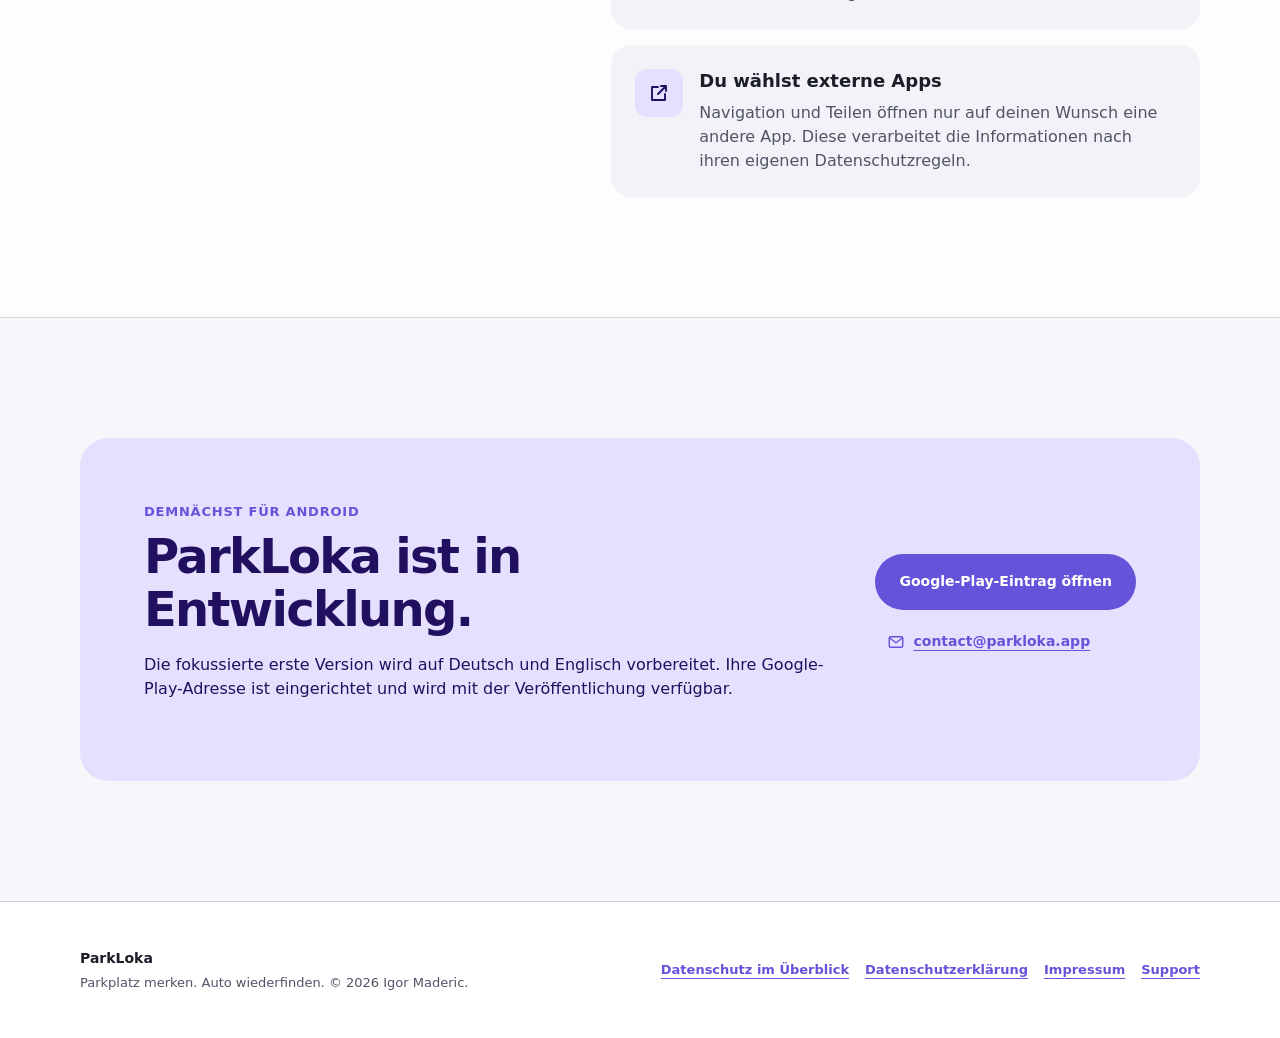
==== commit b55d510f: "[P1-F02-T4] Add Pages and release assets" ====
--- a/de/index.html
+++ b/de/index.html
@@ -5,6 +5,27 @@
     <meta name="viewport" content="width=device-width, initial-scale=1">
     <title>ParkLoka — Parkplatz merken</title>
     <meta name="description" content="Parkplatz speichern, Entfernung zum Auto sehen und die Navigation in der bevorzugten App öffnen.">
+    <meta name="application-name" content="ParkLoka">
+    <meta name="theme-color" content="#6554d9">
+    <link rel="canonical" href="https://parkloka.app/de/">
+    <link rel="alternate" hreflang="en" href="https://parkloka.app/">
+    <link rel="alternate" hreflang="de" href="https://parkloka.app/de/">
+    <link rel="alternate" hreflang="x-default" href="https://parkloka.app/">
+    <link rel="icon" href="../assets/images/app-icon.svg" type="image/svg+xml">
+    <link rel="apple-touch-icon" href="../assets/images/app-icon-192.png">
+    <link rel="manifest" href="../manifest.webmanifest">
+    <meta property="og:type" content="website">
+    <meta property="og:site_name" content="ParkLoka">
+    <meta property="og:title" content="ParkLoka — Parkplatz merken">
+    <meta property="og:description" content="Parkplatz speichern, Entfernung sehen und zurück zum Auto navigieren.">
+    <meta property="og:url" content="https://parkloka.app/de/">
+    <meta property="og:image" content="https://parkloka.app/assets/images/social-preview.png">
+    <meta property="og:image:width" content="1200">
+    <meta property="og:image:height" content="630">
+    <meta property="og:image:alt" content="ParkLoka — Parkplatz merken">
+    <meta property="og:locale" content="de_DE">
+    <meta property="og:locale:alternate" content="en_US">
+    <meta name="twitter:card" content="summary_large_image">
     <link rel="stylesheet" href="../assets/css/site.css">
 </head>
 <body>
@@ -24,7 +45,7 @@
                 <h1 id="hero-title">Dein Parkplatz. Sicher gemerkt.</h1>
                 <p class="hero-lead">Speichere einmal, wo du geparkt hast. ParkLoka hält die hilfreichen Details zusammen, zeigt dir die Entfernung zum Auto und öffnet die Route in deiner bevorzugten Navigations-App — ganz ohne Karte in ParkLoka.</p>
                 <div class="hero-actions">
-                    <span class="button button--primary button--disabled" aria-label="ParkLoka für Android befindet sich in Entwicklung"><svg class="icon" aria-hidden="true"><use href="../assets/images/icons.svg#phone"></use></svg>Android-App in Entwicklung</span>
+                    <a class="button button--primary" href="https://play.google.com/store/apps/details?id=app.parkloka" rel="external" aria-label="Google-Play-Eintrag von ParkLoka öffnen, verfügbar zum Start"><svg class="icon" aria-hidden="true"><use href="../assets/images/icons.svg#phone"></use></svg>Google Play — demnächst</a>
                     <a class="text-link" href="mailto:contact@parkloka.app">Kontakt</a>
                 </div>
                 <p class="hero-note">Einfach, zweisprachig und darauf konzentriert, dich zurück zu deinem Auto zu bringen.</p>
@@ -92,8 +113,8 @@
 
         <section class="section" aria-labelledby="release-title">
             <div class="section-shell"><div class="release-card">
-                <div><p class="section-kicker">Demnächst für Android</p><h2 id="release-title">ParkLoka ist in Entwicklung.</h2><p>Die fokussierte erste Version wird auf Deutsch und Englisch vorbereitet. Der Google-Play-Link erscheint hier, sobald sie bereit ist.</p></div>
-                <div class="release-actions"><span class="button button--primary button--disabled" aria-label="Die Veröffentlichung bei Google Play folgt später">Google-Play-Link folgt</span><a class="text-link" href="mailto:contact@parkloka.app"><svg class="icon" aria-hidden="true"><use href="../assets/images/icons.svg#mail"></use></svg>contact@parkloka.app</a></div>
+                <div><p class="section-kicker">Demnächst für Android</p><h2 id="release-title">ParkLoka ist in Entwicklung.</h2><p>Die fokussierte erste Version wird auf Deutsch und Englisch vorbereitet. Ihre Google-Play-Adresse ist eingerichtet und wird mit der Veröffentlichung verfügbar.</p></div>
+                <div class="release-actions"><a class="button button--primary" href="https://play.google.com/store/apps/details?id=app.parkloka" rel="external">Google-Play-Eintrag öffnen</a><a class="text-link" href="mailto:contact@parkloka.app"><svg class="icon" aria-hidden="true"><use href="../assets/images/icons.svg#mail"></use></svg>contact@parkloka.app</a></div>
             </div></div>
         </section>
     </main>
--- a/assets/css/site.css
+++ b/assets/css/site.css
@@ -355,6 +355,9 @@
 .legal-facts dd { margin: 0; }
 .legal-related { display: flex; flex-wrap: wrap; gap: 12px; margin-top: 40px; padding-top: var(--space-section); border-top: 1px solid var(--color-divider); }
 .legal-related .button { min-height: var(--touch-target); }
+.error-page { min-height: 56vh; display: flex; flex-direction: column; align-items: flex-start; justify-content: center; }
+.error-page h1 { max-width: 15ch; }
+.error-code { margin: 0 0 var(--space-item); color: var(--color-primary-container); font-size: clamp(5rem, 18vw, 10rem); font-weight: 800; letter-spacing: -0.08em; line-height: 0.8; }
 
 @media (max-width: 900px) {
     .hero { min-height: auto; grid-template-columns: 1fr; }
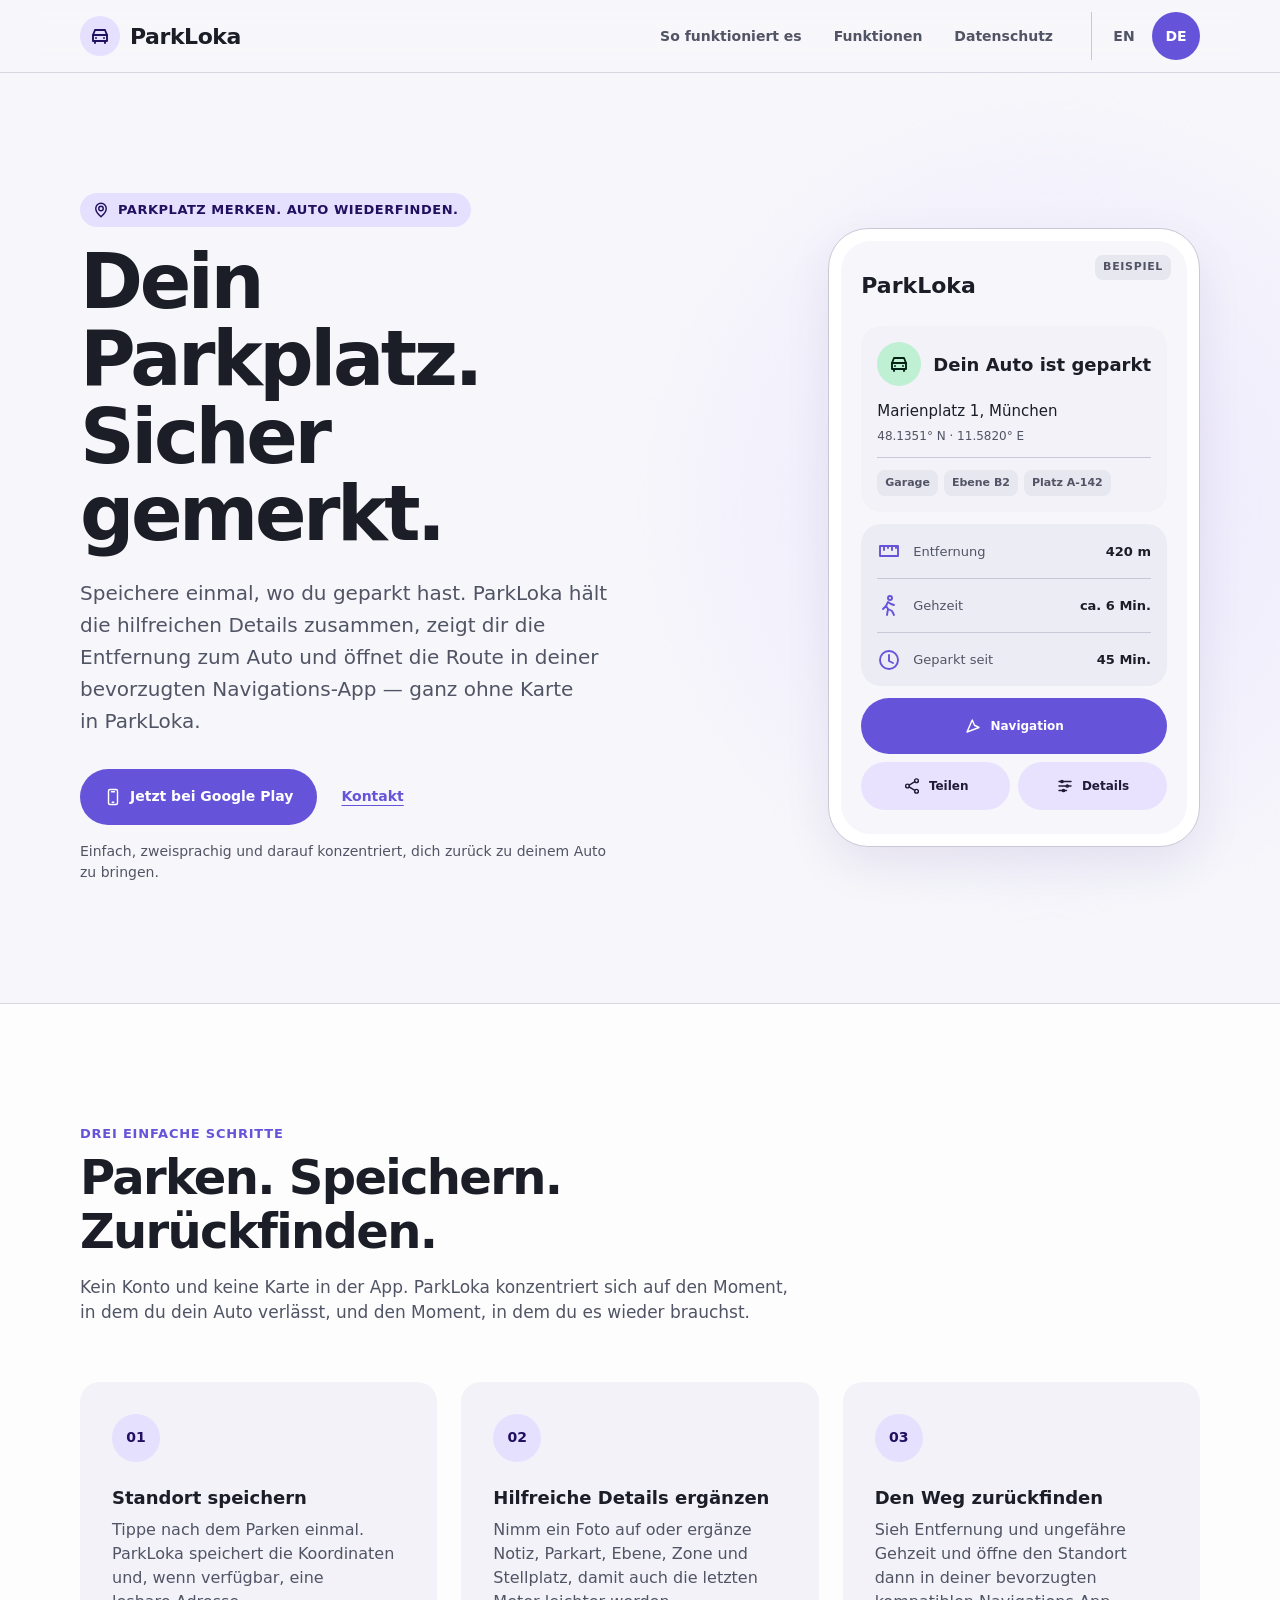
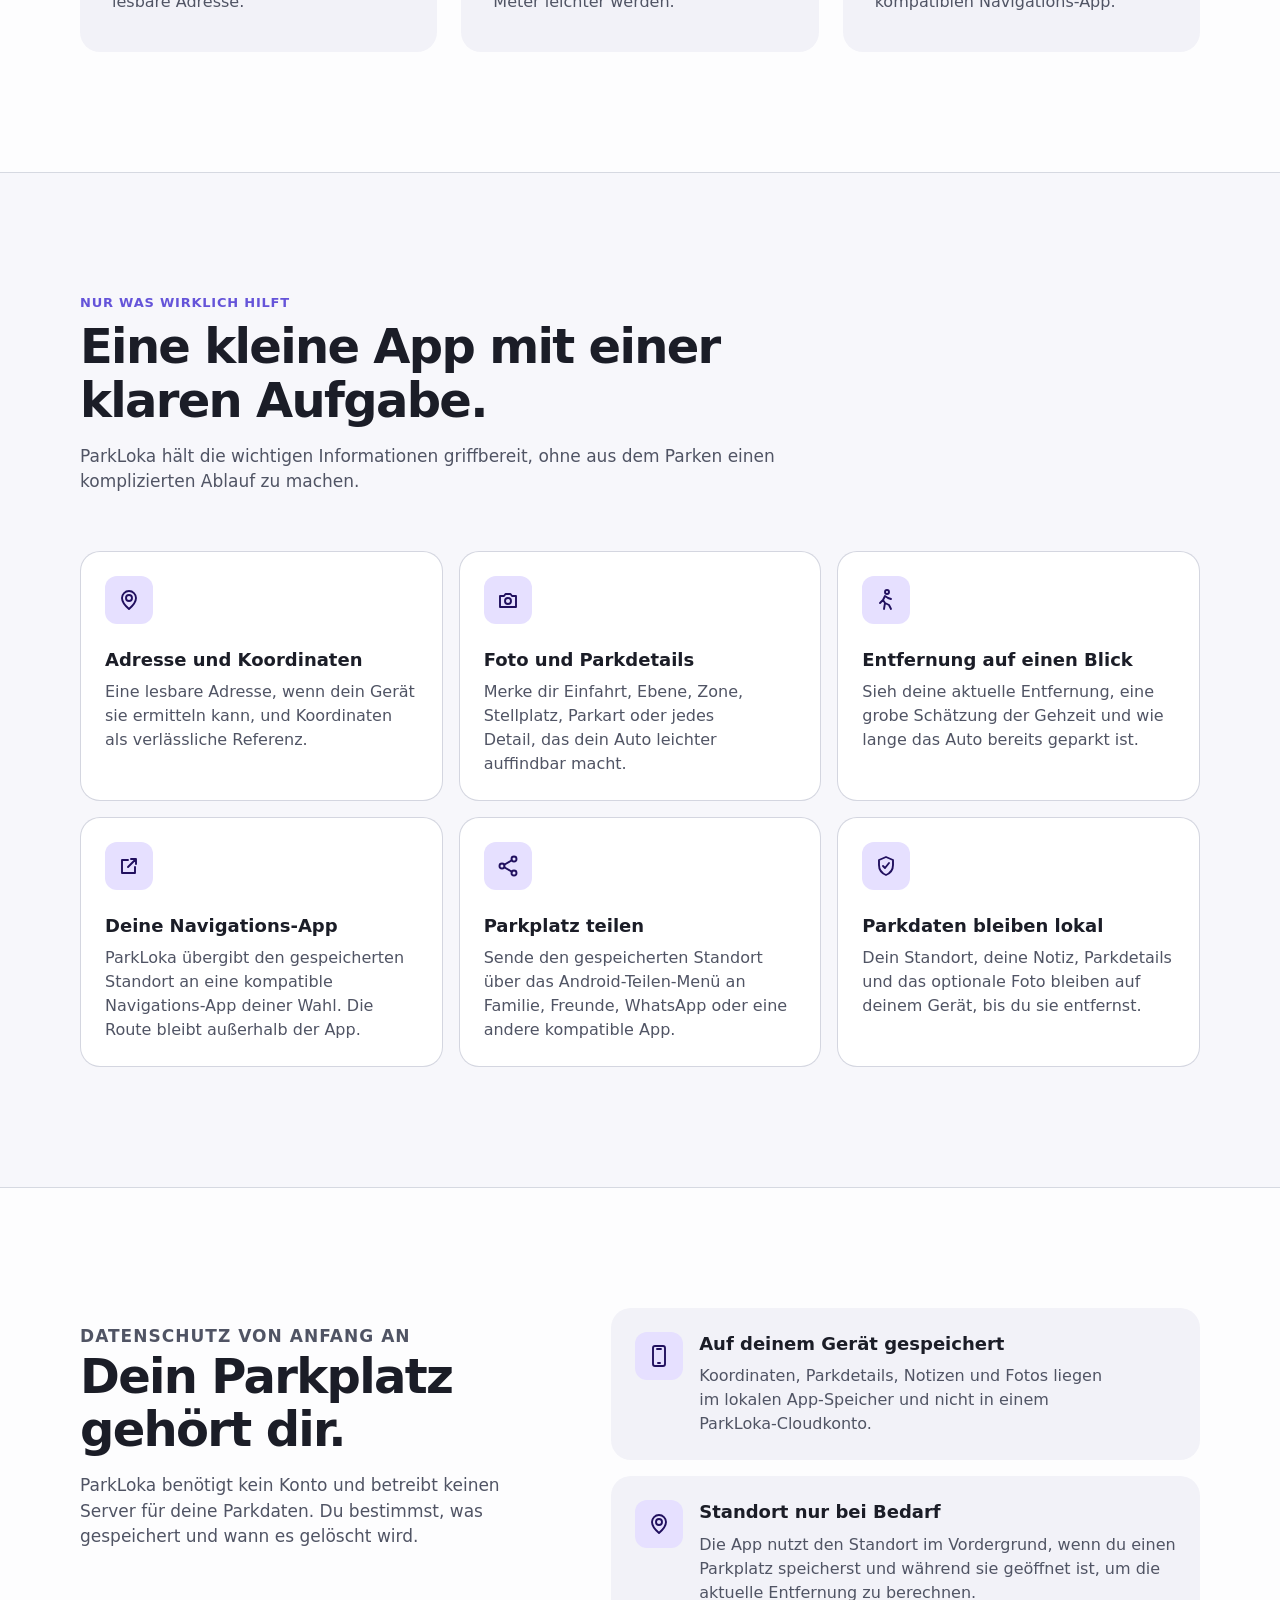
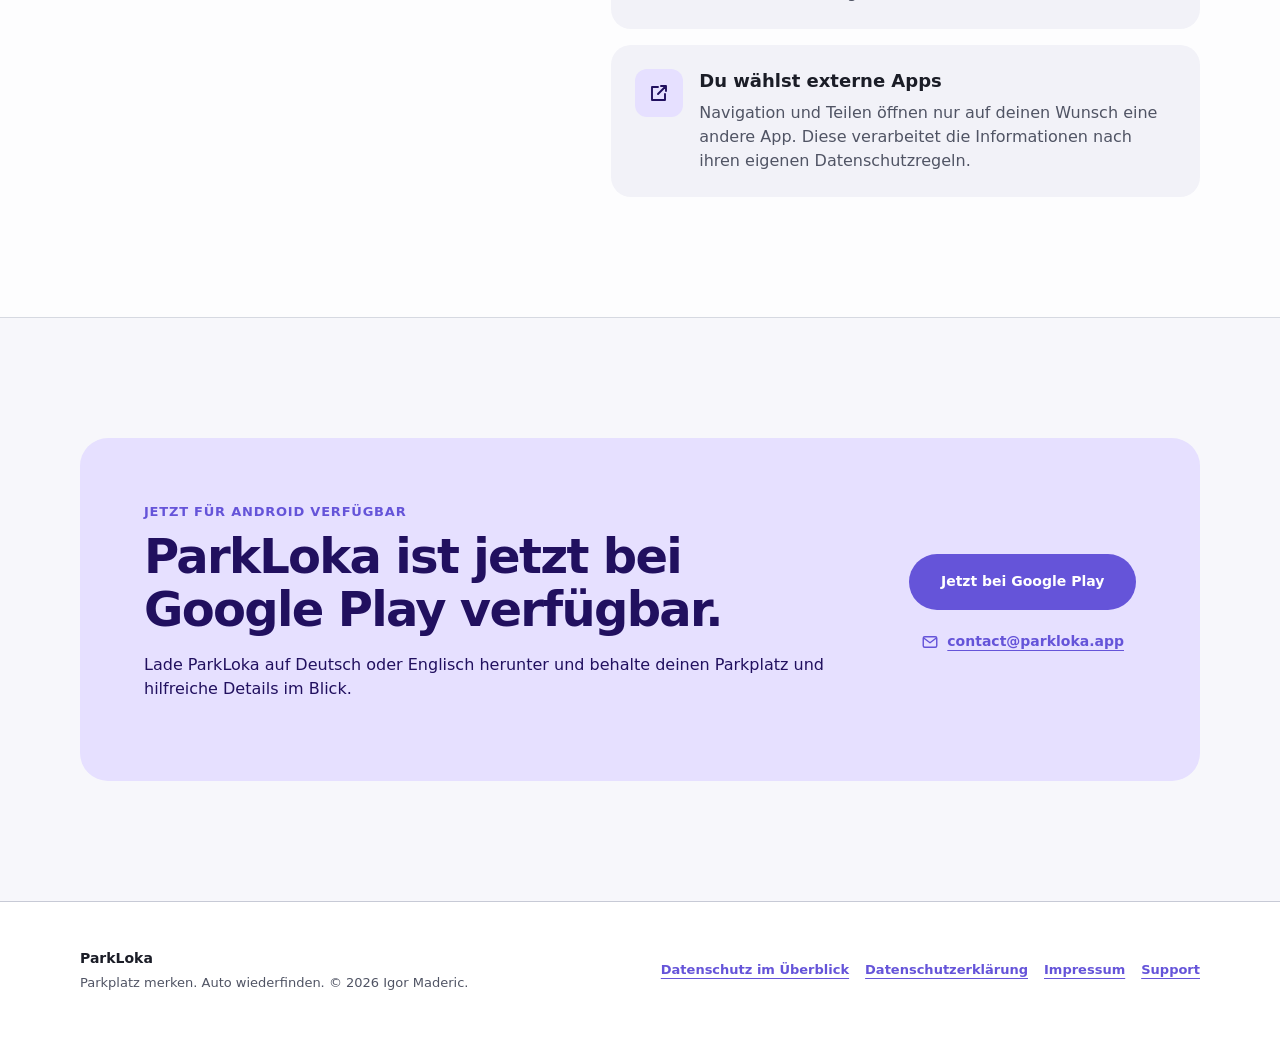
==== commit bba08ad6: "[P1-F02] Update website for production app availability" ====
--- a/de/index.html
+++ b/de/index.html
@@ -45,7 +45,7 @@
                 <h1 id="hero-title">Dein Parkplatz. Sicher gemerkt.</h1>
                 <p class="hero-lead">Speichere einmal, wo du geparkt hast. ParkLoka hält die hilfreichen Details zusammen, zeigt dir die Entfernung zum Auto und öffnet die Route in deiner bevorzugten Navigations-App — ganz ohne Karte in ParkLoka.</p>
                 <div class="hero-actions">
-                    <a class="button button--primary" href="https://play.google.com/store/apps/details?id=app.parkloka" rel="external" aria-label="Google-Play-Eintrag von ParkLoka öffnen, verfügbar zum Start"><svg class="icon" aria-hidden="true"><use href="../assets/images/icons.svg#phone"></use></svg>Google Play — demnächst</a>
+                    <a class="button button--primary" href="https://play.google.com/store/apps/details?id=app.parkloka" rel="external" aria-label="ParkLoka bei Google Play herunterladen"><svg class="icon" aria-hidden="true"><use href="../assets/images/icons.svg#phone"></use></svg>Jetzt bei Google Play</a>
                     <a class="text-link" href="mailto:contact@parkloka.app">Kontakt</a>
                 </div>
                 <p class="hero-note">Einfach, zweisprachig und darauf konzentriert, dich zurück zu deinem Auto zu bringen.</p>
@@ -113,8 +113,8 @@
 
         <section class="section" aria-labelledby="release-title">
             <div class="section-shell"><div class="release-card">
-                <div><p class="section-kicker">Demnächst für Android</p><h2 id="release-title">ParkLoka ist in Entwicklung.</h2><p>Die fokussierte erste Version wird auf Deutsch und Englisch vorbereitet. Ihre Google-Play-Adresse ist eingerichtet und wird mit der Veröffentlichung verfügbar.</p></div>
-                <div class="release-actions"><a class="button button--primary" href="https://play.google.com/store/apps/details?id=app.parkloka" rel="external">Google-Play-Eintrag öffnen</a><a class="text-link" href="mailto:contact@parkloka.app"><svg class="icon" aria-hidden="true"><use href="../assets/images/icons.svg#mail"></use></svg>contact@parkloka.app</a></div>
+                <div><p class="section-kicker">Jetzt für Android verfügbar</p><h2 id="release-title">ParkLoka ist jetzt bei Google Play verfügbar.</h2><p>Lade ParkLoka auf Deutsch oder Englisch herunter und behalte deinen Parkplatz und hilfreiche Details im Blick.</p></div>
+                <div class="release-actions"><a class="button button--primary" href="https://play.google.com/store/apps/details?id=app.parkloka" rel="external">Jetzt bei Google Play</a><a class="text-link" href="mailto:contact@parkloka.app"><svg class="icon" aria-hidden="true"><use href="../assets/images/icons.svg#mail"></use></svg>contact@parkloka.app</a></div>
             </div></div>
         </section>
     </main>
--- a/assets/css/site.css
+++ b/assets/css/site.css
@@ -327,11 +327,6 @@
 .legal-hero h1 { max-width: 15ch; overflow-wrap: anywhere; font-size: clamp(2.5rem, 7vw, 4.5rem); }
 .legal-lead { max-width: 62ch; margin: var(--space-section) 0 0; color: var(--color-text-secondary); font-size: 1.0625rem; line-height: 1.65; }
 .legal-meta { margin: var(--space-content) 0 0; color: var(--color-text-secondary); font-size: 0.8125rem; }
-.review-notice { max-width: 820px; display: grid; grid-template-columns: 48px 1fr; gap: var(--space-content); margin-top: 32px; padding: var(--space-section); border: 1px solid var(--color-outline); border-radius: var(--shape-large); background: var(--color-primary-container); color: var(--color-on-primary-container); }
-.review-notice .feature-icon { width: 48px; height: 48px; background: var(--color-surface); color: var(--color-primary); }
-.review-notice h2 { margin: 0; font-size: 1rem; line-height: 1.4; }
-.review-notice p { margin: 6px 0 0; font-size: 0.875rem; }
-
 .legal-layout { display: grid; grid-template-columns: 240px minmax(0, 760px); align-items: start; gap: clamp(32px, 7vw, 80px); margin-top: clamp(48px, 8vw, 80px); }
 .legal-toc { position: sticky; top: 104px; padding: var(--space-content); border: 1px solid var(--color-divider); border-radius: var(--shape-large); background: var(--color-surface-low); }
 .legal-toc p { margin: 0 0 var(--space-item); color: var(--color-text-secondary); font-size: 0.75rem; font-weight: 700; letter-spacing: 0.06em; text-transform: uppercase; }
@@ -386,7 +381,6 @@
     .privacy-point { grid-template-columns: 1fr; }
     .footer-content { min-height: 176px; grid-template-columns: 1fr; align-content: center; }
     .footer-links { justify-content: flex-start; }
-    .review-notice { grid-template-columns: 1fr; }
     .legal-toc nav { grid-template-columns: 1fr; }
     .legal-facts { grid-template-columns: 1fr; gap: 2px; }
     .legal-facts dd + dt { margin-top: 12px; }
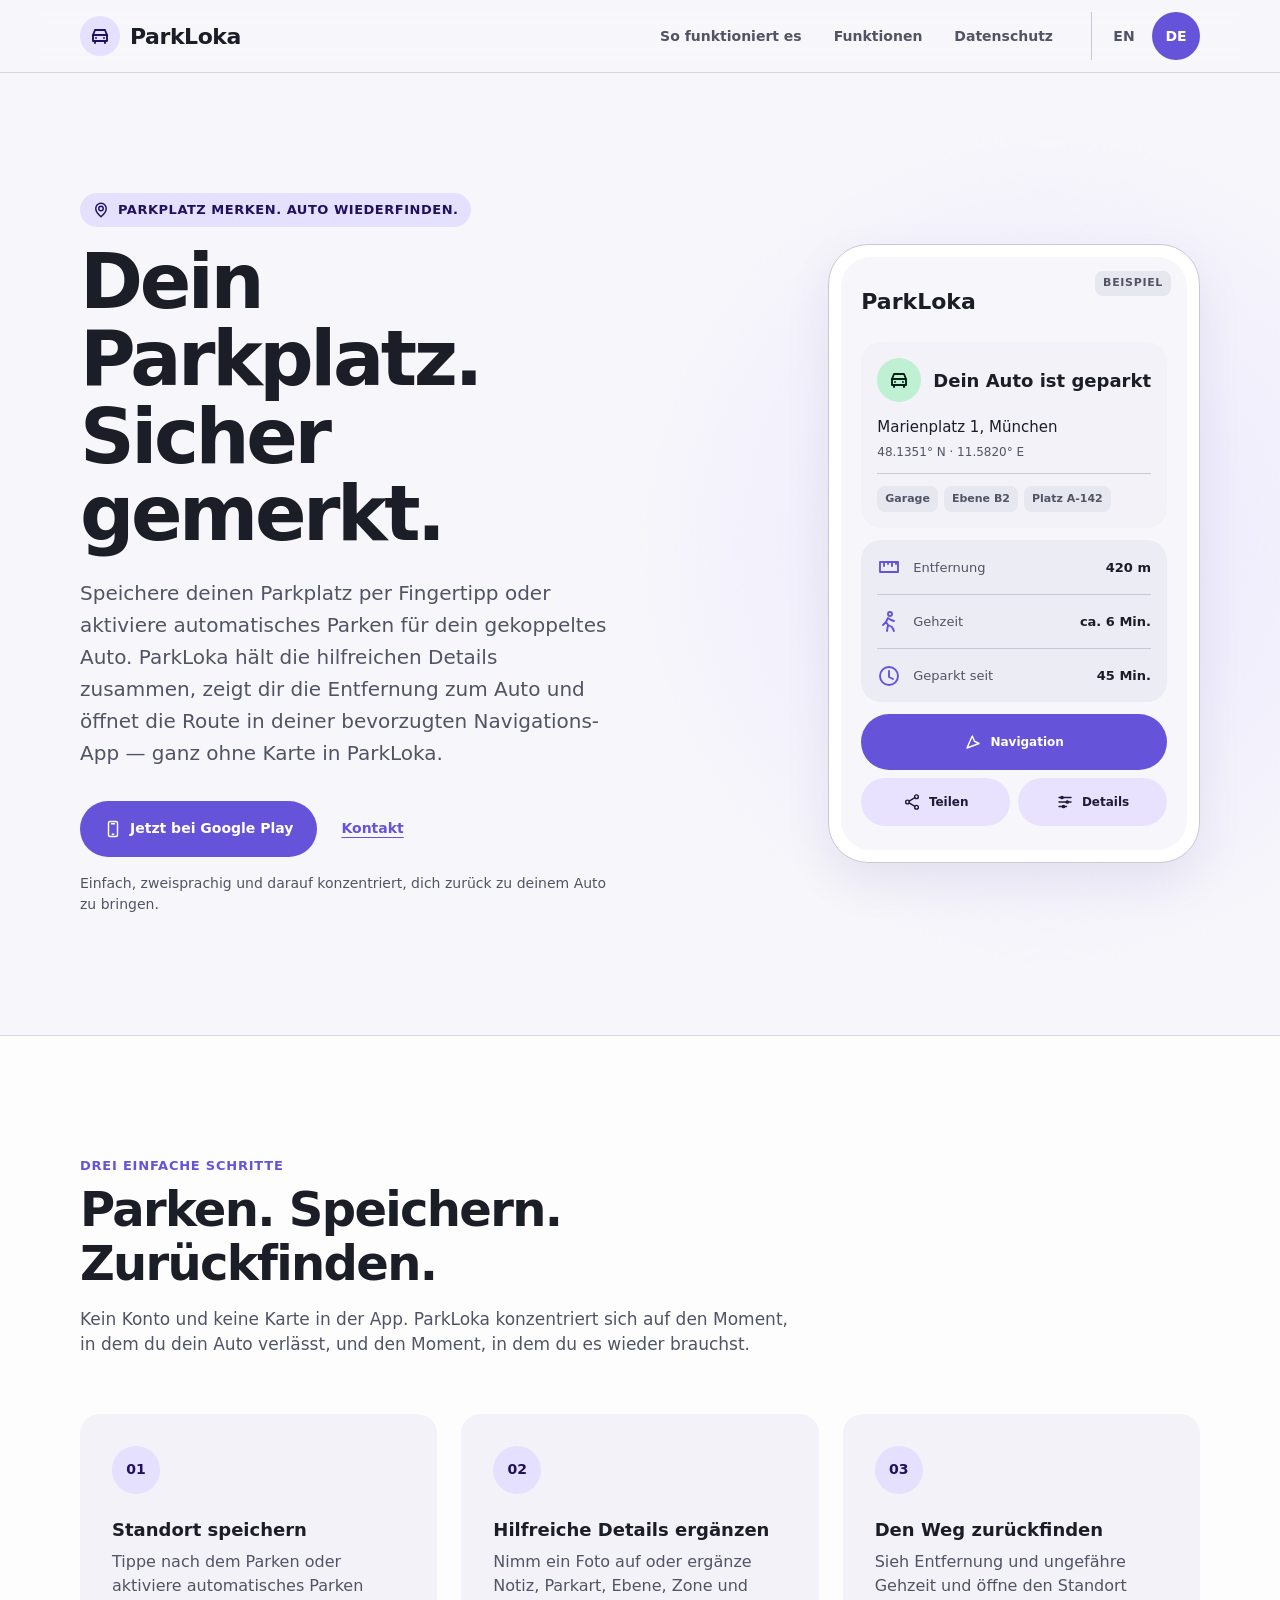
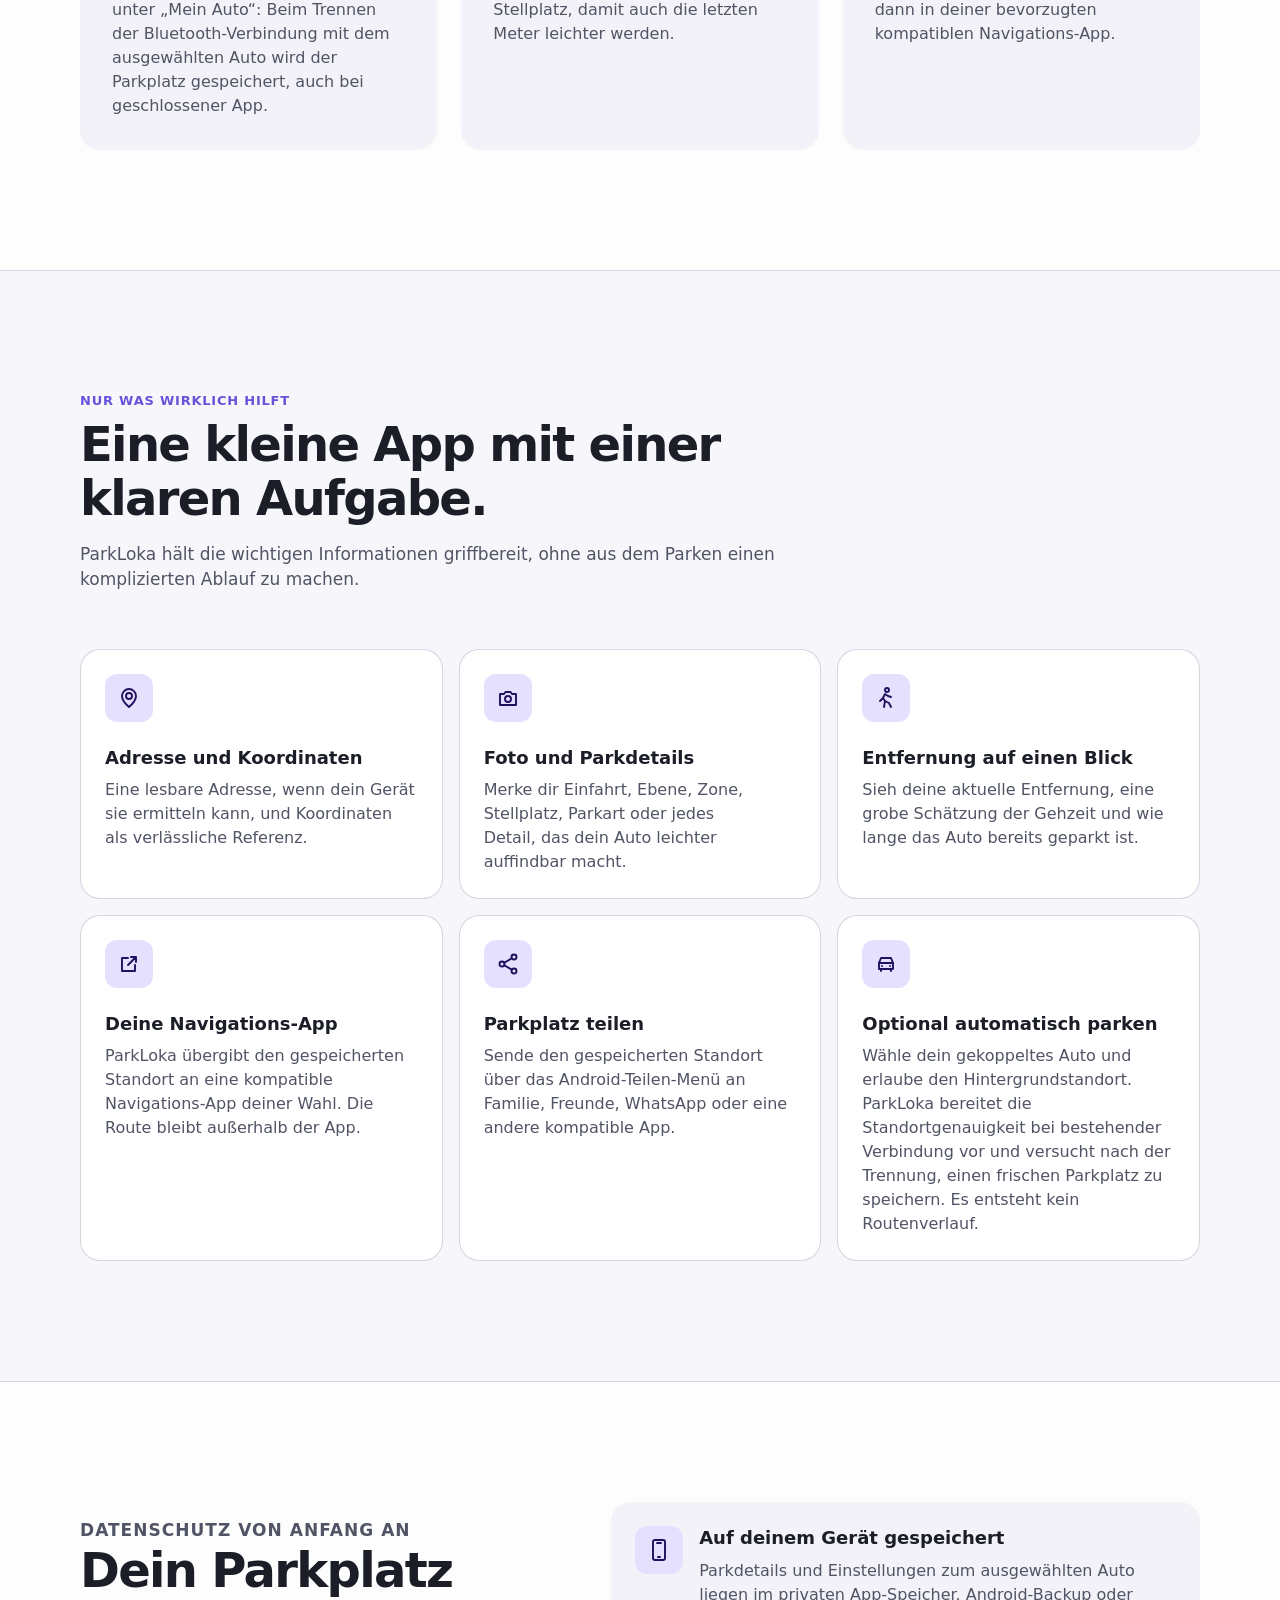
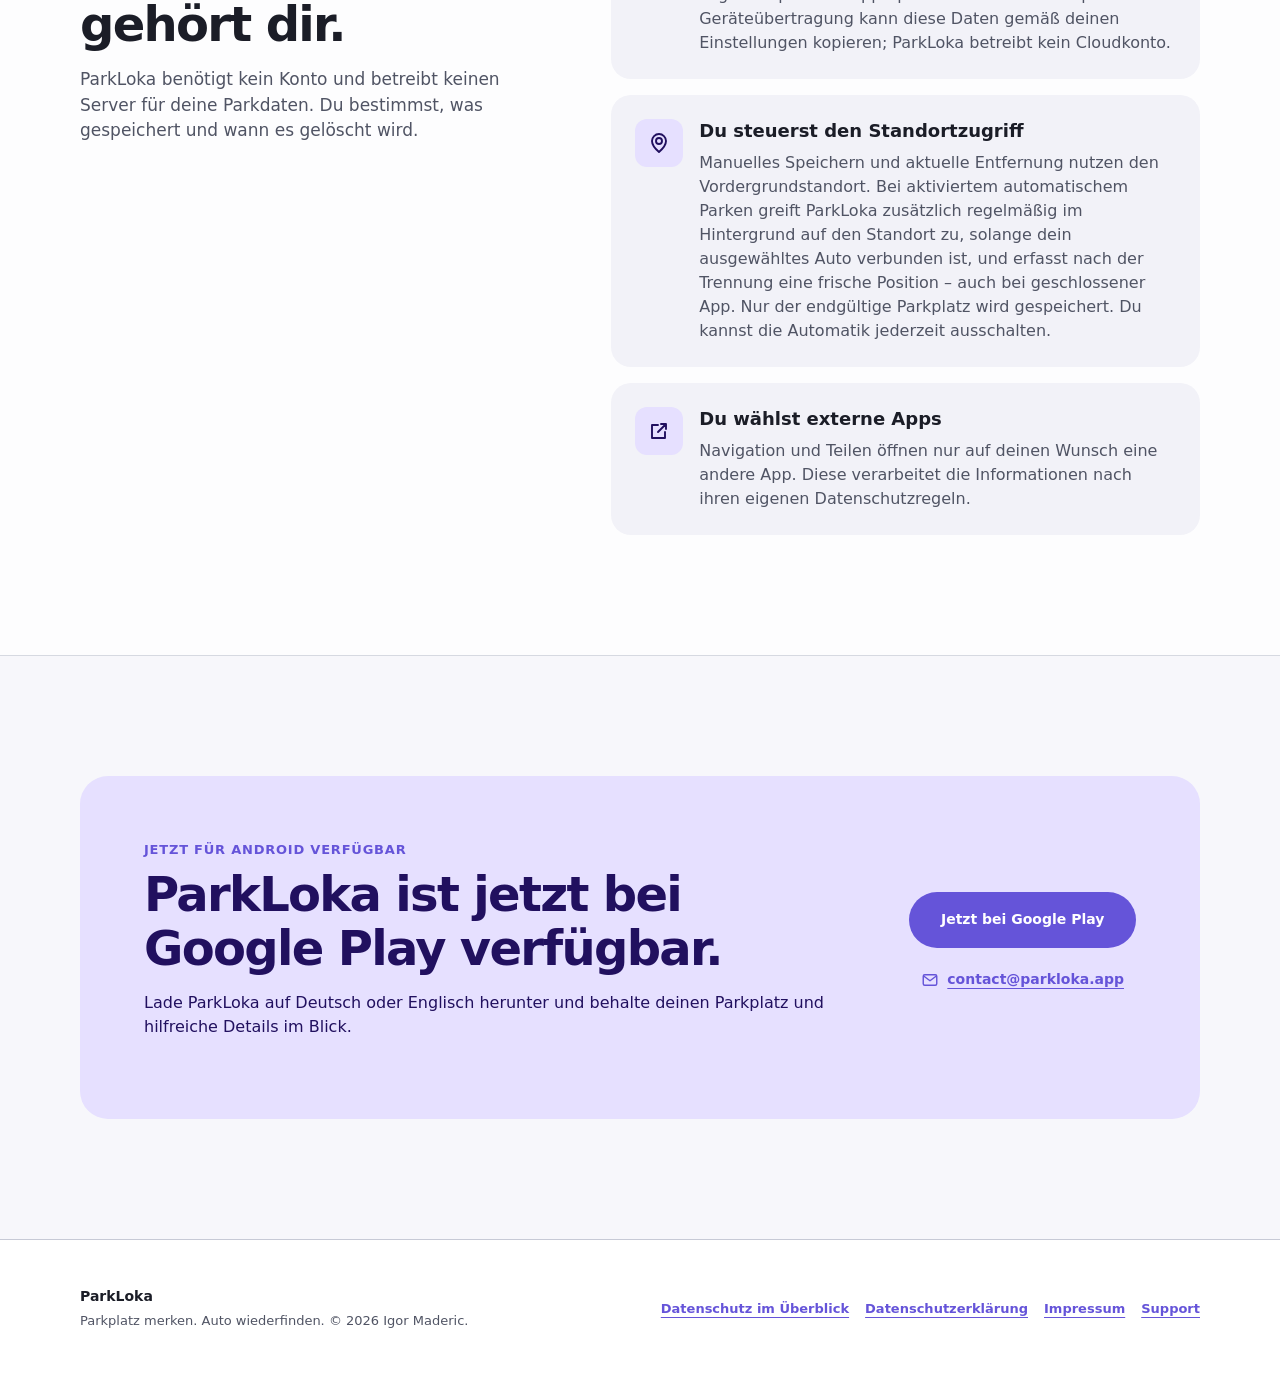
==== commit f04bd4b5: "[P2-F05-T17] Synchronize website Automatic Parking disclosures" ====
--- a/de/index.html
+++ b/de/index.html
@@ -43,7 +43,7 @@
             <div class="hero-copy">
                 <p class="eyebrow"><svg class="icon" aria-hidden="true"><use href="../assets/images/icons.svg#pin"></use></svg>Parkplatz merken. Auto wiederfinden.</p>
                 <h1 id="hero-title">Dein Parkplatz. Sicher gemerkt.</h1>
-                <p class="hero-lead">Speichere einmal, wo du geparkt hast. ParkLoka hält die hilfreichen Details zusammen, zeigt dir die Entfernung zum Auto und öffnet die Route in deiner bevorzugten Navigations-App — ganz ohne Karte in ParkLoka.</p>
+                <p class="hero-lead">Speichere deinen Parkplatz per Fingertipp oder aktiviere automatisches Parken für dein gekoppeltes Auto. ParkLoka hält die hilfreichen Details zusammen, zeigt dir die Entfernung zum Auto und öffnet die Route in deiner bevorzugten Navigations-App — ganz ohne Karte in ParkLoka.</p>
                 <div class="hero-actions">
                     <a class="button button--primary" href="https://play.google.com/store/apps/details?id=app.parkloka" rel="external" aria-label="ParkLoka bei Google Play herunterladen"><svg class="icon" aria-hidden="true"><use href="../assets/images/icons.svg#phone"></use></svg>Jetzt bei Google Play</a>
                     <a class="text-link" href="mailto:contact@parkloka.app">Kontakt</a>
@@ -79,7 +79,7 @@
             <div class="section-shell">
                 <div class="section-heading"><p class="section-kicker">Drei einfache Schritte</p><h2 id="steps-title">Parken. Speichern. Zurückfinden.</h2><p class="section-intro">Kein Konto und keine Karte in der App. ParkLoka konzentriert sich auf den Moment, in dem du dein Auto verlässt, und den Moment, in dem du es wieder brauchst.</p></div>
                 <div class="steps-grid">
-                    <article class="step-card"><span class="step-number" aria-hidden="true">01</span><h3>Standort speichern</h3><p>Tippe nach dem Parken einmal. ParkLoka speichert die Koordinaten und, wenn verfügbar, eine lesbare Adresse.</p></article>
+                    <article class="step-card"><span class="step-number" aria-hidden="true">01</span><h3>Standort speichern</h3><p>Tippe nach dem Parken oder aktiviere automatisches Parken unter „Mein Auto“: Beim Trennen der Bluetooth-Verbindung mit dem ausgewählten Auto wird der Parkplatz gespeichert, auch bei geschlossener App.</p></article>
                     <article class="step-card"><span class="step-number" aria-hidden="true">02</span><h3>Hilfreiche Details ergänzen</h3><p>Nimm ein Foto auf oder ergänze Notiz, Parkart, Ebene, Zone und Stellplatz, damit auch die letzten Meter leichter werden.</p></article>
                     <article class="step-card"><span class="step-number" aria-hidden="true">03</span><h3>Den Weg zurückfinden</h3><p>Sieh Entfernung und ungefähre Gehzeit und öffne den Standort dann in deiner bevorzugten kompatiblen Navigations-App.</p></article>
                 </div>
@@ -95,7 +95,7 @@
                     <article class="feature-card"><span class="feature-icon" aria-hidden="true"><svg class="icon"><use href="../assets/images/icons.svg#walk"></use></svg></span><h3>Entfernung auf einen Blick</h3><p>Sieh deine aktuelle Entfernung, eine grobe Schätzung der Gehzeit und wie lange das Auto bereits geparkt ist.</p></article>
                     <article class="feature-card"><span class="feature-icon" aria-hidden="true"><svg class="icon"><use href="../assets/images/icons.svg#external"></use></svg></span><h3>Deine Navigations-App</h3><p>ParkLoka übergibt den gespeicherten Standort an eine kompatible Navigations-App deiner Wahl. Die Route bleibt außerhalb der App.</p></article>
                     <article class="feature-card"><span class="feature-icon" aria-hidden="true"><svg class="icon"><use href="../assets/images/icons.svg#share"></use></svg></span><h3>Parkplatz teilen</h3><p>Sende den gespeicherten Standort über das Android-Teilen-Menü an Familie, Freunde, WhatsApp oder eine andere kompatible App.</p></article>
-                    <article class="feature-card"><span class="feature-icon" aria-hidden="true"><svg class="icon"><use href="../assets/images/icons.svg#shield"></use></svg></span><h3>Parkdaten bleiben lokal</h3><p>Dein Standort, deine Notiz, Parkdetails und das optionale Foto bleiben auf deinem Gerät, bis du sie entfernst.</p></article>
+                    <article class="feature-card"><span class="feature-icon" aria-hidden="true"><svg class="icon"><use href="../assets/images/icons.svg#car"></use></svg></span><h3>Optional automatisch parken</h3><p>Wähle dein gekoppeltes Auto und erlaube den Hintergrundstandort. ParkLoka bereitet die Standortgenauigkeit bei bestehender Verbindung vor und versucht nach der Trennung, einen frischen Parkplatz zu speichern. Es entsteht kein Routenverlauf.</p></article>
                 </div>
             </div>
         </section>
@@ -104,8 +104,8 @@
             <div class="section-shell privacy-layout">
                 <div class="privacy-copy"><p class="section-kicker">Datenschutz von Anfang an</p><h2 id="privacy-title">Dein Parkplatz gehört dir.</h2><p>ParkLoka benötigt kein Konto und betreibt keinen Server für deine Parkdaten. Du bestimmst, was gespeichert und wann es gelöscht wird.</p></div>
                 <div class="privacy-list">
-                    <article class="privacy-point"><span class="privacy-icon" aria-hidden="true"><svg class="icon"><use href="../assets/images/icons.svg#phone"></use></svg></span><div><h3>Auf deinem Gerät gespeichert</h3><p>Koordinaten, Parkdetails, Notizen und Fotos liegen im lokalen App-Speicher und nicht in einem ParkLoka-Cloudkonto.</p></div></article>
-                    <article class="privacy-point"><span class="privacy-icon" aria-hidden="true"><svg class="icon"><use href="../assets/images/icons.svg#pin"></use></svg></span><div><h3>Standort nur bei Bedarf</h3><p>Die App nutzt den Standort im Vordergrund, wenn du einen Parkplatz speicherst und während sie geöffnet ist, um die aktuelle Entfernung zu berechnen.</p></div></article>
+                    <article class="privacy-point"><span class="privacy-icon" aria-hidden="true"><svg class="icon"><use href="../assets/images/icons.svg#phone"></use></svg></span><div><h3>Auf deinem Gerät gespeichert</h3><p>Parkdetails und Einstellungen zum ausgewählten Auto liegen im privaten App-Speicher. Android-Backup oder Geräteübertragung kann diese Daten gemäß deinen Einstellungen kopieren; ParkLoka betreibt kein Cloudkonto.</p></div></article>
+                    <article class="privacy-point"><span class="privacy-icon" aria-hidden="true"><svg class="icon"><use href="../assets/images/icons.svg#pin"></use></svg></span><div><h3>Du steuerst den Standortzugriff</h3><p>Manuelles Speichern und aktuelle Entfernung nutzen den Vordergrundstandort. Bei aktiviertem automatischem Parken greift ParkLoka zusätzlich regelmäßig im Hintergrund auf den Standort zu, solange dein ausgewähltes Auto verbunden ist, und erfasst nach der Trennung eine frische Position – auch bei geschlossener App. Nur der endgültige Parkplatz wird gespeichert. Du kannst die Automatik jederzeit ausschalten.</p></div></article>
                     <article class="privacy-point"><span class="privacy-icon" aria-hidden="true"><svg class="icon"><use href="../assets/images/icons.svg#external"></use></svg></span><div><h3>Du wählst externe Apps</h3><p>Navigation und Teilen öffnen nur auf deinen Wunsch eine andere App. Diese verarbeitet die Informationen nach ihren eigenen Datenschutzregeln.</p></div></article>
                 </div>
             </div>
